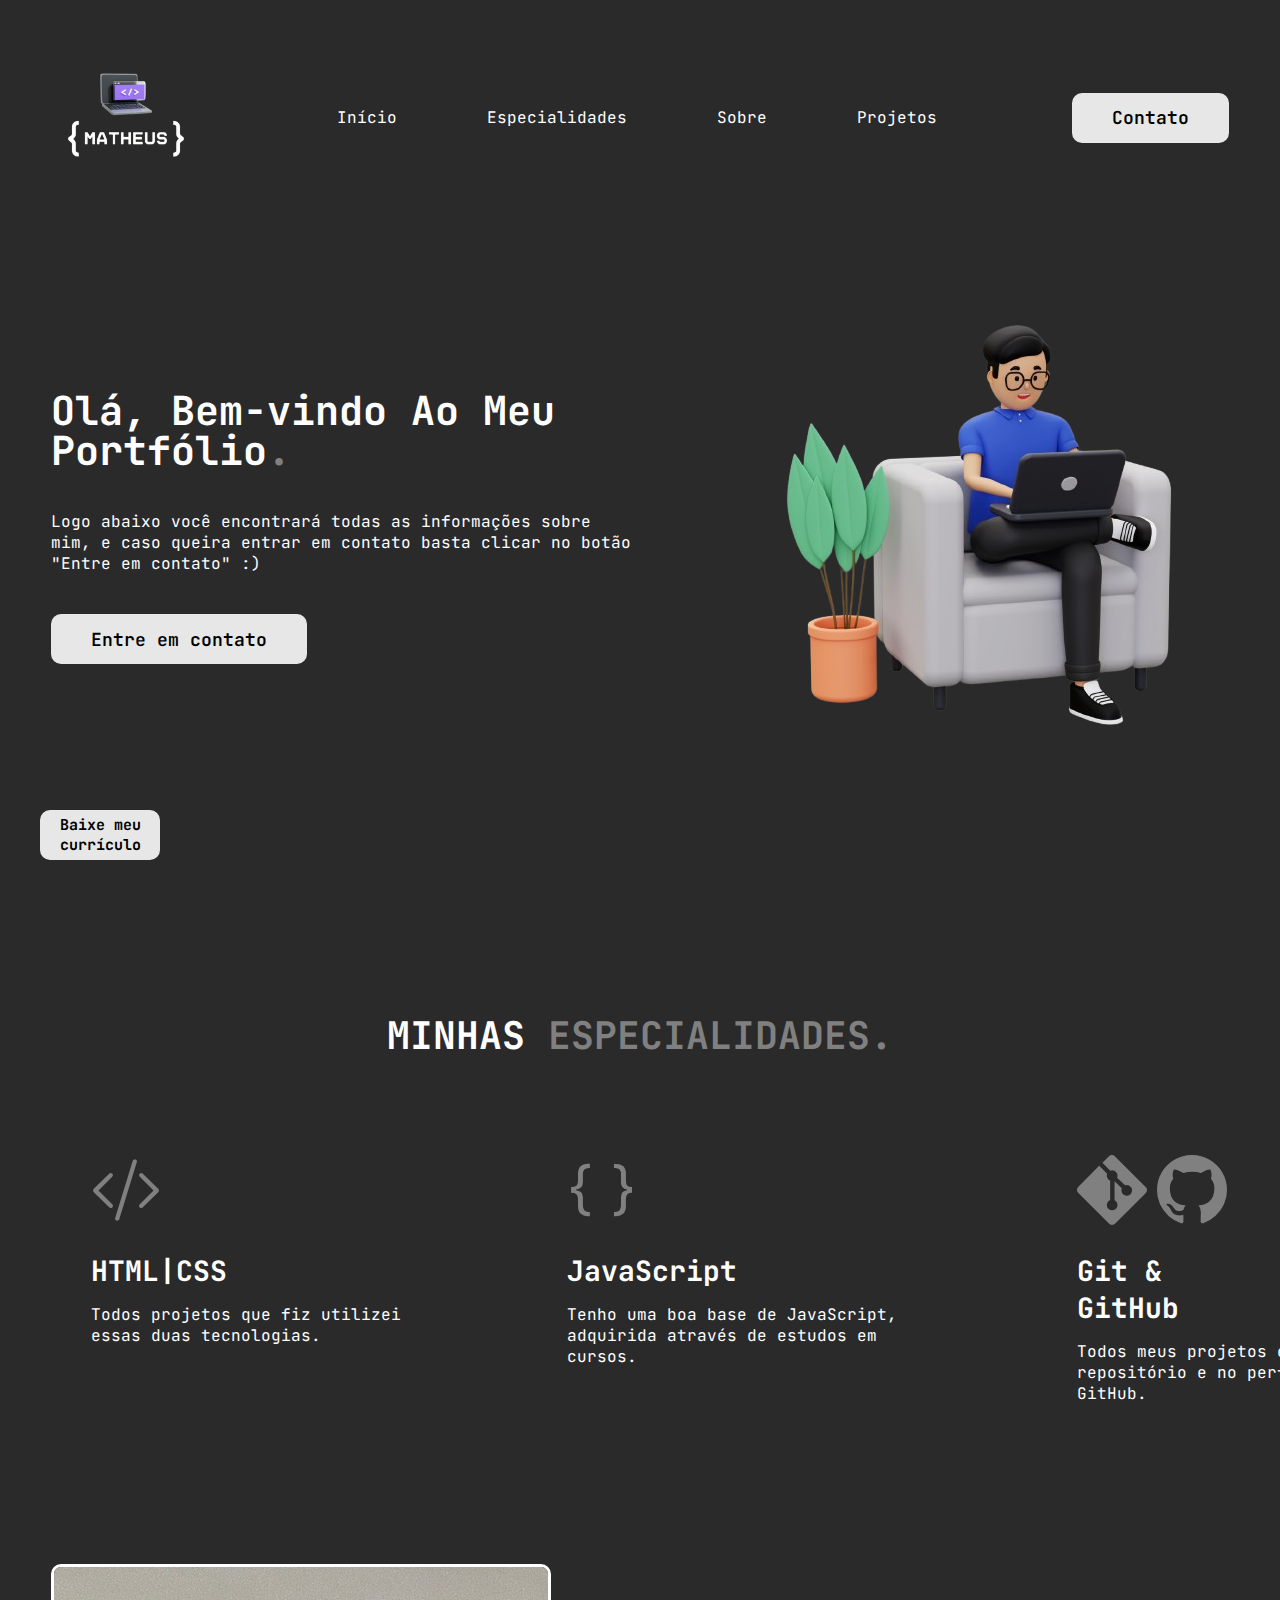
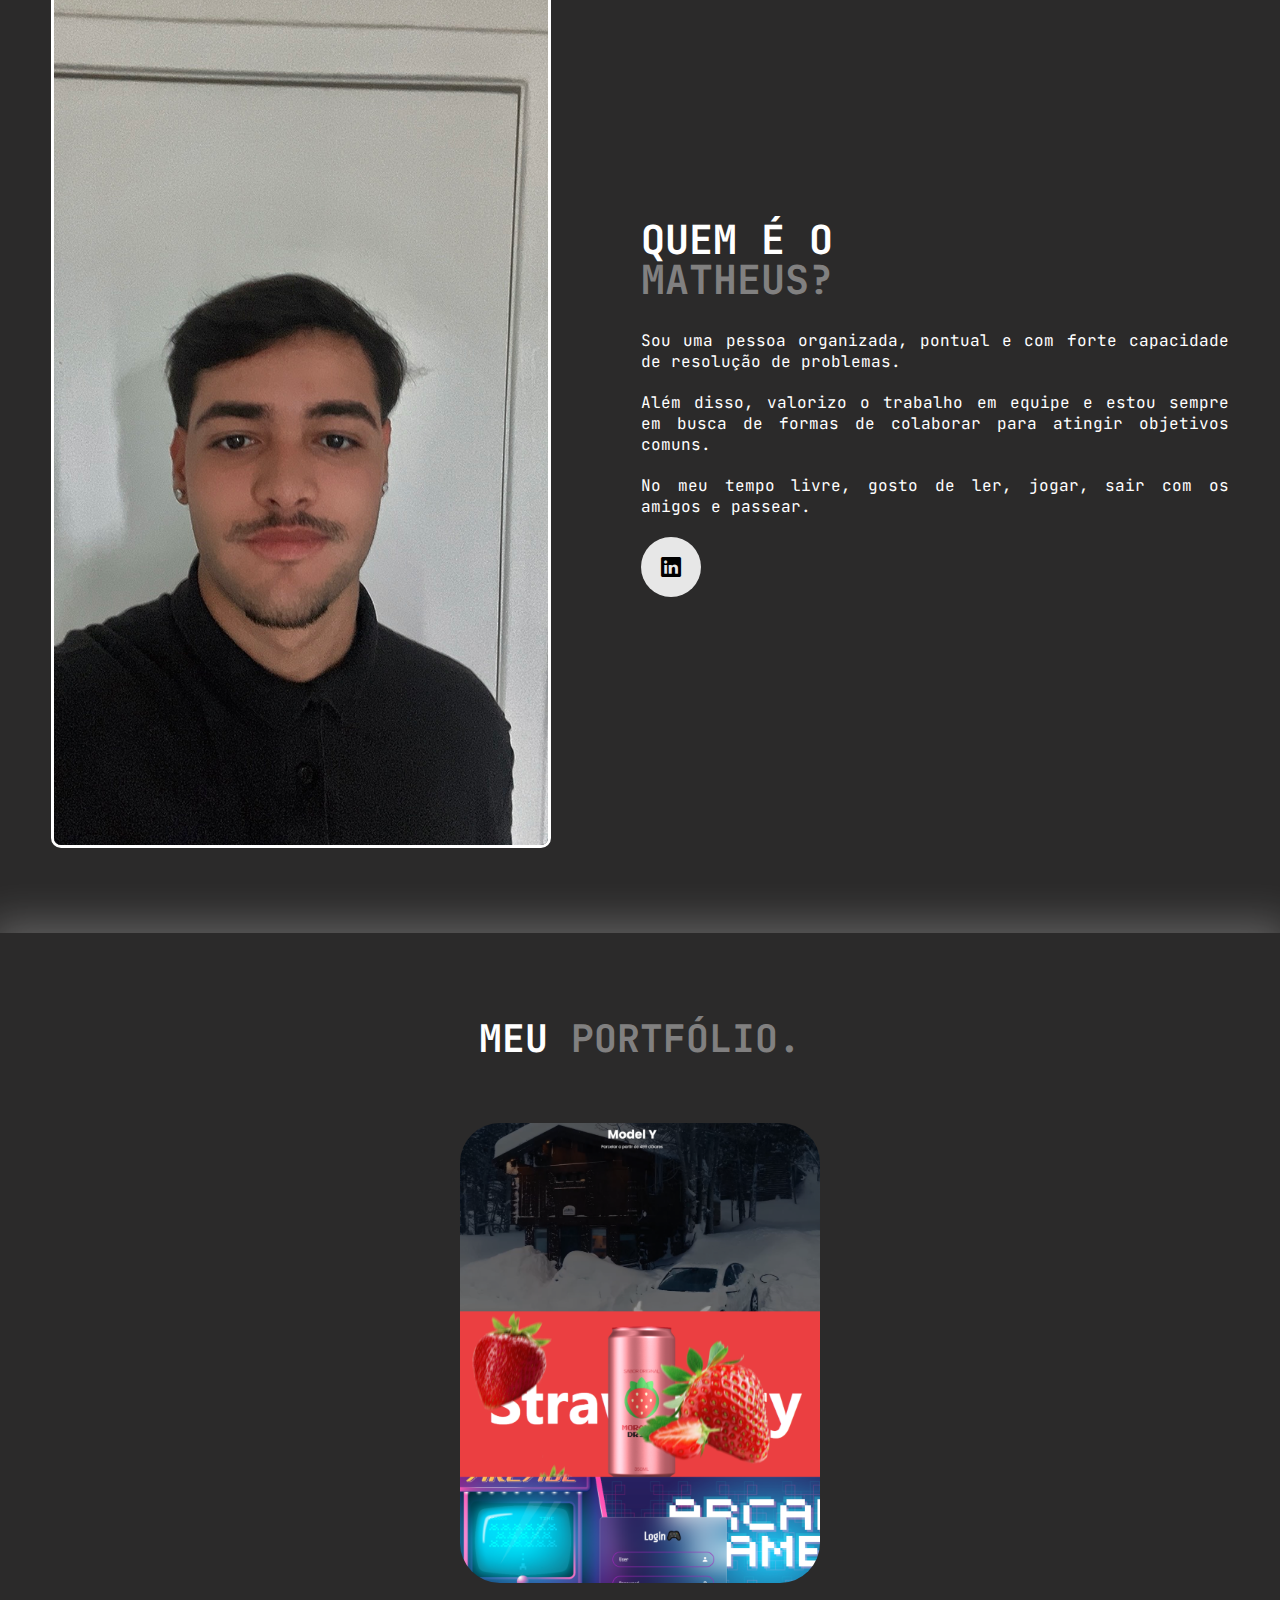
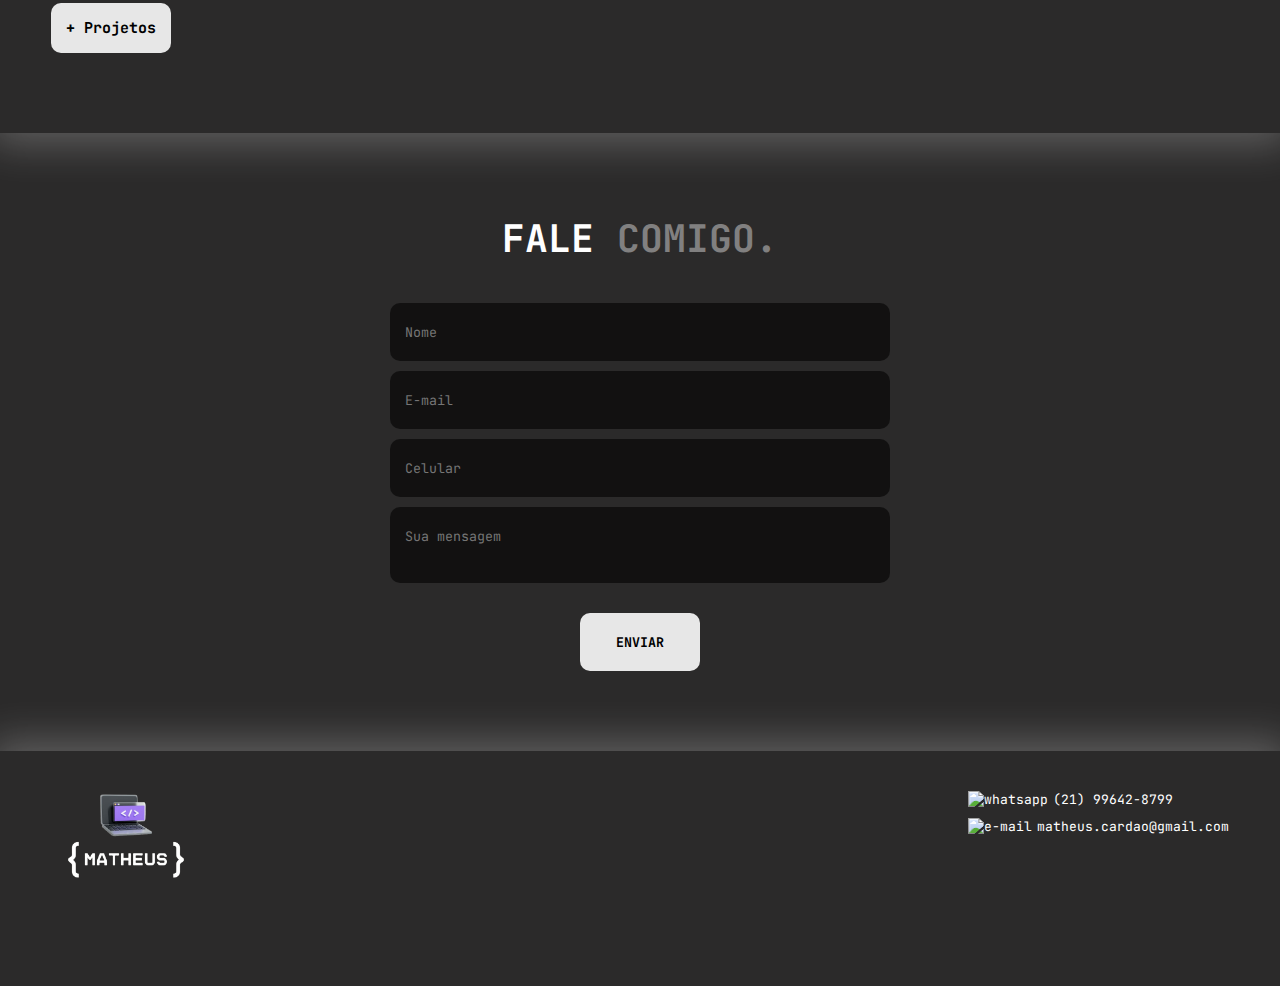
==== index.html @ e9762f7c "Escolhendo foto" ====
<!DOCTYPE html>
<html lang="en">
    <head>
        <meta charset="UTF-8">
        <meta name="viewport" content="width=device-width, initial-scale=1.0">
        <link rel="stylesheet" href="style.css">
        <link rel="stylesheet" href="https://cdn.jsdelivr.net/npm/bootstrap-icons@1.11.3/font/bootstrap-icons.min.css">
        <title>Portifólio | Matheus</title>
    </head>
    <body>
        <div class="download-curriculo"><a href="./Curriculo/Matheus_Cardao_Curriculo.pdf" download="Matheus_Cardao_Curriculo.pdf" target="_blank">Baixe meu currículo</a></div>
        <header>
            <div class="interface">
                <div class="logo">
                    <a href="#">
                        <img src="./img/logo.png" alt="meu-logo">
                    </a>  
                </div>

                <nav class="menu-desktop">
                    <ul>
                        <li><a href="#">Início</a></li>
                        <li><a href="#especialidades">Especialidades</a></li>
                        <li><a href="#sobre">Sobre</a></li>
                        <li><a href="#projetos">Projetos</a></li>
                    </ul>
                </nav>

                <div class="btn-contato">
                    <a href="#footer">
                        <button>Contato</button>
                    </a>    
                </div>
            </div>
                <div id="btn-menu" class="btn-abrir-menu">
                    <i class="bi bi-list"></i>  
                </div>
            <div id="menu-mobile" class="menu-mobile">
                <div class="btn-fechar">
                    <i class="bi bi-x-circle"></i>
                </div>
                <nav>
                    <ul>
                        <li><a href="#">Início</a></li>
                        <li><a href="#especialidades">Especialidades</a></li>
                        <li><a href="#sobre">Sobre</a></li>
                        <li><a href="#projetos">Projetos</a></li>
                        <li><a href="#footer">Contato</a></li>
                        <li><a href="./Curriculo/Matheus_Cardao_Curriculo.pdf" download="Matheus_Cardao_Curriculo.pdf" target="_blank"><i class="bi bi-download"></i> Currículo</a></li>
                    </ul>
                </nav>
            </div>
            <div id="overlay-menu" class="overlay-menu"></div>
        </header>
        <script src="menu.js" defer></script>
        <main>
            <section id="inicio" class="topo-do-site">
                <div class="interface">
                    <div class="flex">
                        <div class="txt-topo-site">
                            <h1>Olá, Bem-vindo Ao Meu Portfólio<span>.</span></h1>
                            <p>Logo abaixo você encontrará todas as informações sobre mim, e caso queira entrar em contato basta clicar no botão "Entre em contato" :)</p>

                            <div class="btn-contato">
                                <a href="#formulario">
                                    <button>Entre em contato</button>
                                </a>
                            </div>
                        </div>
                        <div class="img-topo-site">
                            <img class="main-img" src="./img/top-img.png" alt="main-img">
                        </div>
                    </div>
                </div> <!-- interface -->
            </section>

            <section id="especialidades" class="especialidades">
                <div class="interface">
                    <h2 class="titulo">MINHAS <span>ESPECIALIDADES.</span></h2>
                    <div class="flex">
                        <div class="especialidades-box">
                            <i class="bi bi-code-slash"></i>
                            <h3>HTML|CSS</h3>
                            <p>Todos projetos que fiz utilizei essas duas tecnologias.</p>
                        </div>
                        <div class="especialidades-box">
                            <i class="bi bi-braces"></i>
                            <h3>JavaScript</h3>
                            <p>Tenho uma boa base de JavaScript, adquirida através de estudos em cursos.</p>
                        </div>
                        <div class="especialidades-box">
                            <i class="bi bi-git"></i> <i class="bi bi-github"></i> 
                            <h3>Git & GitHub</h3>
                            <p>Todos meus projetos estão no repositório e no perfil do GitHub.</p>
                        </div>
                    </div>
                </div>
            </section>

            <section id="sobre" class="sobre">
                <div class="interface">
                    <div class="flex">
                        <div class="img-sobre">
                            <img src="./img/Foto1.jpeg">
                        </div>

                        <div class="txt-sobre">
                            <h2>QUEM É O <span>MATHEUS?</span></h2>
                            <p>Sou uma pessoa organizada, pontual e com forte capacidade de resolução de problemas.</p>
                            <p>Além disso, valorizo o trabalho em equipe e estou sempre em busca de formas de colaborar para atingir objetivos comuns.</p>
                            <p>No meu tempo livre, gosto de ler, jogar, sair com os amigos e passear.</p>
                            <div class="btn-social">
                                <a href="https://www.linkedin.com/in/matheus-cardao" target="_blank"><button><i class="bi bi-linkedin"></i></button></a>
                            </div>
                        </div>
                    </div>
                </div>
            </section>

            <section id="projetos" class="portfolio">
                <div class="interface">
                    <h2 class="titulo">MEU <span>PORTFÓLIO.</span></h2>
                    <div class="flex">
                        <div class="img-port" style="background-image: url(img/Projetos.png);">
                            <a href="./Linktree/linktree.html" target="_blank"><div class="overlay">Projetos</div></a>
                        </div>                     
                    </div>
                    <div class="projetos">
                        <a href="./Linktree/linktree.html" target="_blank">+ Projetos</a>
                    </div>
                </div>
            </section>

            <section id="formulario" class="formulario">
                <div class="interface">
                    <h2 class="titulo">FALE <span>COMIGO.</span></h2>
                    <form action="https://api.web3forms.com/submit" method="POST">
                        <input type="text" name="nome" placeholder="Nome" required>
                        <input type="email" name="e-mail" placeholder="E-mail" autocomplete="email" required>
                        <input type="tel" name="celular" placeholder="Celular" autocomplete="tel">
                        <textarea name="texto" placeholder="Sua mensagem" required></textarea>
                        <div class="btn-enviar"><input type="submit" value="ENVIAR"></div>

                        <input type="hidden" name="access_key" value="e56c7012-3602-4b6c-a046-d0b4d5c9f82d"> 
                    </form>
                    </div>
                </div>
            </section>
        </main>

        <footer id="footer">
            <div class="interface">
                <div class="line-footer">
                    <div class="flex">
                    <div class="logo-footer">
                        <img src="./img/logo.png" alt="logo-footer">
                    </div>
                    <div class="btn-social">
                        <div class="whatsapp">
                            <a href="https://contate.me/matheuscardao" target="_blank"><img src="https://img.icons8.com/?size=40&id=16712&format=png&color=ffffff" alt="whatsapp"></a>
                            <a href="https://contate.me/matheuscardao" target="_blank"><p>(21) 99642-8799</p></a>
                        </div>
                        <div class="email">
                            <a href="mailto:matheus.cardao@gmail.com?subject=Curr%C3%ADculo%20-%20Matheus%20Card%C3%A3o&body=Ol%C3%A1%2C%20vim%20atrav%C3%A9s%20do%20seu%20portf%C3%B3lio." target="_blank"><img src="https://img.icons8.com/?size=40&id=12580&format=png&color=ffffff" alt="e-mail"></a>
                            <a href="mailto:matheus.cardao@gmail.com?subject=Curr%C3%ADculo%20-%20Matheus%20Card%C3%A3o&body=Ol%C3%A1%2C%20vim%20atrav%C3%A9s%20do%20seu%20portf%C3%B3lio." target="_blank"><p>matheus.cardao@gmail.com</p></a>
                        </div>
                    </div>
                </div>
            </div>
            </div>
        </footer>
    </body>
</html>
---- style.css ----
@import url('https://fonts.googleapis.com/css2?family=JetBrains+Mono:ital,wght@0,100..800;1,100..800&display=swap');

/* ESTILO GERAL */
* {
    margin: 0;
    padding: 0;
    box-sizing: border-box;
    font-family: "JetBrains Mono", monospace;
}

body {
    background: #2b2a2a;
    height: 100vh;
    overflow-x: hidden;
}

.download-curriculo {
    position: fixed;
    bottom: 0;
    margin: 40px;
    background-color: #e7e7e7;
    border-radius: 10px;
    padding: 10px;
    font-size: 15px;
    text-align: center;
    width: 120px;
    height: 50px;
    font-weight: bold;
    display: flex;
    align-items: center;
    justify-content: center;
    transition: .5s ease-out;
    visibility: visible;
}

.download-curriculo:hover {
    opacity: 0.6;
    transform: scale(1.05);
    box-shadow: rgba(0, 0, 0, 0.35) 0px -50px 36px -28px inset;
}
.download-curriculo:active {
    transform: scale(0.85);
    box-shadow: rgba(0, 0, 0, 0.35) 0px -50px 36px -28px inset;
}

.download-curriculo a{
    outline: none;
    text-decoration: none;
    color: #000;
}

.interface {
    max-width: 1280px;
    margin: 0 auto;
}

.flex {
    display: flex;
}

.btn-contato button {
    padding: 10px 40px;
    height: 50px;
    border-radius: 10px;
    border: none;
    font-size: 18px;
    color: #000;
    font-weight: 600;
    background-color: #e7e7e7;
    cursor: pointer;
    transition: 0.5s ease-out;
}

h2.titulo {
    color: #fff;
    font-size: 38px;
    text-align: center;
}

h2.titulo span {
    color: #818080;
}

/* ESTILO CABECALHO */

header .logo img {
    width: 150px;
}

header {
    padding: 40px 4%;
}

header > .interface {
    display: flex;
    align-items: center;
    justify-content: space-between;
}

header a {
    color: #fff;
    text-decoration: none;
    outline: none;
    display: inline-block;
}   

header a:hover {
    transition: 0.3s ease;
    transform: scale(1.10);
    opacity: 0.6;
}

header a:active {
    transition: 0.3s ease-out;
    transform: scale(0.85);
    opacity: 1;
}

header nav ul {
    list-style-type: none;
}

header nav.menu-desktop ul li {
    display: inline-block;
    padding: 0 40px;
}

header .btn-contato button:hover {
    opacity: 0.8;
}

header .btn-contato button:active {
    opacity: 1;
}

.btn-contato button:hover {
    box-shadow: rgba(0, 0, 0, 0.35) 0px -50px 36px -28px inset;
    transform: scale(1.05);
}

.btn-contato button:active {
    box-shadow: rgba(0, 0, 0, 0.35) 0px -50px 36px -28px inset;
    transform: scale(0.85);
}

/* ESTILO DO MENUN MOBILE */

.btn-abrir-menu i {
    color: #fff;
    position: fixed;
    top: 5%;
    right: 5%;
    font-size: 30px;
    visibility: hidden;
}

.menu-mobile {
    background: #000;
    height: 100vh;
    position: fixed;
    top: 0;
    right: 0;
    z-index: 15;
    width: 0%;
    overflow: hidden;
    transform: 0.2s;
}

.menu-mobile.abrir-menu {
    width: 70%;
}

.menu-mobile.abrir-menu ~ .overlay-menu {
    display: block;
}

.menu-mobile .btn-fechar {
    padding: 20px 5%;
}

.menu-mobile .btn-fechar i {
    color: #fff;
    font-size: 25px;    
}

.menu-mobile nav ul {
    text-align: right;
}

.menu-mobile nav li a {
    color: #fff;
    font-size: 20px;
    font-weight: 300;
    padding: 20px 8%;
    display: block;
}

.menu-mobile nav li a:hover {
    background-color: #2b2a2a;
    transform: none;
    box-shadow: none;
}

.overlay-menu {
    background-color: #0000007a;
    width: 100%;
    height: 100%;
    position: fixed;
    top: 0;
    left: 0;
    z-index: 4;
    display: none;
}

/* ESTILO TOPO */

section .btn-contato button:hover {
    opacity: 0.6;
}
section .btn-contato button:active {
    opacity: 1;
}


section.topo-do-site {
    padding: 40px 4%;
}

section.topo-do-site .flex {
    align-items: center;
    justify-content: center;
    gap: 90px;
}

.topo-do-site h1 {
    color: #fff;
    font-size: 40px;
    line-height: 40px;
}

.topo-do-site .txt-topo-site h1 span {
    color: #818080;
}

.topo-do-site .txt-topo-site p {
    color: #fff;
    margin: 40px 0;
}

.topo-do-site .img-topo-site img {
    width: 500px;
    position: relative;
    animation: flutuar 2s ease-in-out infinite alternate;
}

@keyframes flutuar {
    0% {
        top: 0;
    }

    100% {
        top: 30px;
    }
}

/* ESPECIALIDADES */

section.especialidades {
    padding: 40px 4%;
    margin-top: 150px;
}

section.especialidades .flex {
    gap: 60px;
}

.especialidades .especialidades-box {
    color: #fff;
    padding: 40px;
    margin-top: 45px;
    border-radius: 20px;
    transition: .2s;
}

.especialidades .especialidades-box:hover {
    transform: scale(1.05);
    box-shadow: rgba(0, 0, 0, 0.16) 0px 1px 4px, rgb(51, 51, 51) 0px 0px 0px 3px;
}

.especialidades .especialidades-box i{
    font-size: 70px; 
    color: #818080;   
}

.especialidades .especialidades-box h3 {
    font-size: 28px;
    margin: 15px 0;
    margin-right: 200px;
}

/* SOBRE */

.img-sobre img {
    width: 500px;
    border: 3px solid #fff;
    border-radius: 10px;
}

section.sobre {
    padding: 80px 4%;
}

section.sobre .flex {
    align-items: center;
    gap: 60px;
}

.sobre .txt-sobre {
    color: #fff;
    margin-left: 30px;
}

.sobre .txt-sobre h2 {
    font-size: 40px;
    line-height: 40px;
    margin-bottom: 30px;
}

.sobre .txt-sobre h2 span {
    color: #818080;
    display: block;
}

.sobre .txt-sobre p {
    margin: 20px 0;
    text-align: justify;
}

.sobre .txt-sobre .btn-social button {
    width: 60px;
    height: 60px;
    border-radius: 50%;
    border: none;
    background-color: #e7e7e7;
    font-size: 20px;
    cursor: pointer;
    transition: 0.5s;
}

.sobre .txt-sobre .btn-social button:hover {
    box-shadow: rgba(0, 0, 0, 0.35) 0px -50px 36px -28px inset;
    transform: scale(1.05);
}
.sobre .txt-sobre .btn-social button:active {
    box-shadow: rgba(0, 0, 0, 0.35) 0px -50px 36px -28px inset;
    transform: scale(0.85);
}

/* PORTFOLIO */

section.portfolio {
    padding: 80px 4%;
    box-shadow: 0 0 40px 10px #ffffff42;
}

section.portfolio .flex {
    justify-content: space-around;
    gap: 15px;
    margin-top: 60px;
}

.img-port {
    width: 360px;
    height: 460px;
    background: #818080;
    background-size: cover;
    background-position: 100% 0%;
    transition: 4s;
    cursor: pointer;
    border-radius: 40px;
    position: relative;
}

.img-port:hover {
    background-position: 100% 100%;
}

.overlay {
    position: absolute;
    top: 0;
    left: 0;
    width: 100%;
    height: 100%;
    background-color: #0e0e0ebe;
    border-radius: 40px;
    display: flex;
    align-items: center;
    justify-content: center;
    font-size: 24px;
    font-weight: bold;
    color: #fff;
    opacity: 0;
    transition: .5s;
}

.overlay:hover {
    opacity: 1;
}

section.portfolio .projetos {
    display: flex;
    justify-content: center;
    align-items: center;
    background: #e7e7e7;
    width: 120px;
    height: 50px;
    border-radius: 10px;
    text-align: center;
    margin-top: 20px;
    transition: 0.5s ease;
}

section.portfolio .projetos a {
    text-decoration: none;
    color: #000000;
    outline: none;
    font-size: 15px;
    font-weight: bold;
}

section.portfolio .projetos:hover {
    opacity: 0.8;
    transform: scale(1.05)
}
section.portfolio .projetos:active {
    opacity: 0.6;
    transform: scale(0.85)
}

/* FORMULARIO */

/* section .contato-whatsapp-email {
    display: flex;
    align-items: center;
    color: #fff;
    width: 150px;
    position: relative;
    left: 1100px;
    flex-direction: column;
    gap: 10px;
    border: 1px solid #e7e7e7;
    border-radius: 10px;
    padding: 10px;
} */

section.formulario {
    padding: 80px 4%;
}

form {
   max-width: 500px;
   margin: 0 auto;
   display: flex;
   justify-content: center;
   flex-direction: column;
   gap: 10px;
   margin-top: 40px;
}

form input, form textarea {
    width: 100%;
    background-color: #00000094;
    outline: none;
    padding: 20px 15px;
    border: none;
    border-radius: 10px;
    color: #fff;
}

form textarea {
    resize: none;
    max-height: 200px;
}

form .btn-enviar {
    margin-top: 20px;
    text-align: center;
}

form .btn-enviar input {
    width: 120px;
    background: #e7e7e7;
    color: #000;
    font-weight: bold;
    cursor: pointer;
    transition: 0.5s;
}

form .btn-enviar input:hover {
    box-shadow: rgba(0, 0, 0, 0.35) 0px -50px 36px -28px inset;
    transform: scale(1.05);
}
form .btn-enviar input:active {
    box-shadow: rgba(0, 0, 0, 0.35) 0px -50px 36px -28px inset;
    transform: scale(0.85);
}

/* RODAPE */
footer {
    padding: 40px 4%;
    box-shadow: 0 0 40px 10px #ffffff42;
}

.logo-footer img {
    width: 150px;
    position: relative;
    bottom: 30px;
}

footer .flex {
    justify-content: space-between;
}

footer .line-footer p, footer .line-footer a {
    color: #fff;
    text-decoration: none;
    font-size: 13px;
}

.btn-social .whatsapp, .email {
    display: flex;
    align-items: center;
    gap: 5px;
}

.btn-social .whatsapp {
    margin-bottom: 10px;
}


@media screen and (max-width: 1080px) {
    /* CLASSES GERAIS */
    .flex {
        flex-direction: column;
    }
    .topo-do-site .flex {
        flex-direction: column-reverse;
    }

    h2.titulo{
        font-size: 34px;
        line-height: 35px;
    }

    /* CABEÇALHO */
    .menu-desktop, .btn-contato {
        display: none;
    }

    .btn-abrir-menu {
        visibility: visible;
    }

    /* TOPO DO SITE */
    .topo-do-site h1 {
        font-size: 30px;
    }

    section.topo-do-site {
        padding: 20px 8%;
    }

    .topo-do-site .img-topo-site img {
        width: 100%;
    }

    section.topo-do-site .flex {
        gap: 40px;
    }

    /* ESPECIALIDADES */
    section.especialidades {
        padding:0px 8%;
    }

    /* SOBRE */
    section.sobre .flex {
        flex-direction: column-reverse;
    }

    section.sobre {
        padding: 100px 8%;
        margin: 0 auto;
    }

    .sobre .txt-sobre h2 {
        font-size: 35px;
        line-height: 35px;
        margin-bottom: 30px;
        text-align: left;
    }

    .sobre .txt-sobre p {
        width: 300px;
        text-align: left;
    }

    .btn-social {
        text-align: center;
    }

    .img-sobre img {
        width: 250px;
        margin-right: 0 auto;
        display: block;
    }

    /* PORTFOLIO */

    section.portfolio {
        padding: 80px 4%;
    }

    section.portfolio .img-port {
        width: 300px;
        margin: 0 auto;
        margin-bottom: 30px;
    }

    /* MENU MOBILE */ 

    .btn-abrir-menu i {
        visibility: visible;
    }

    .download-curriculo {
        visibility: hidden;
    }
}
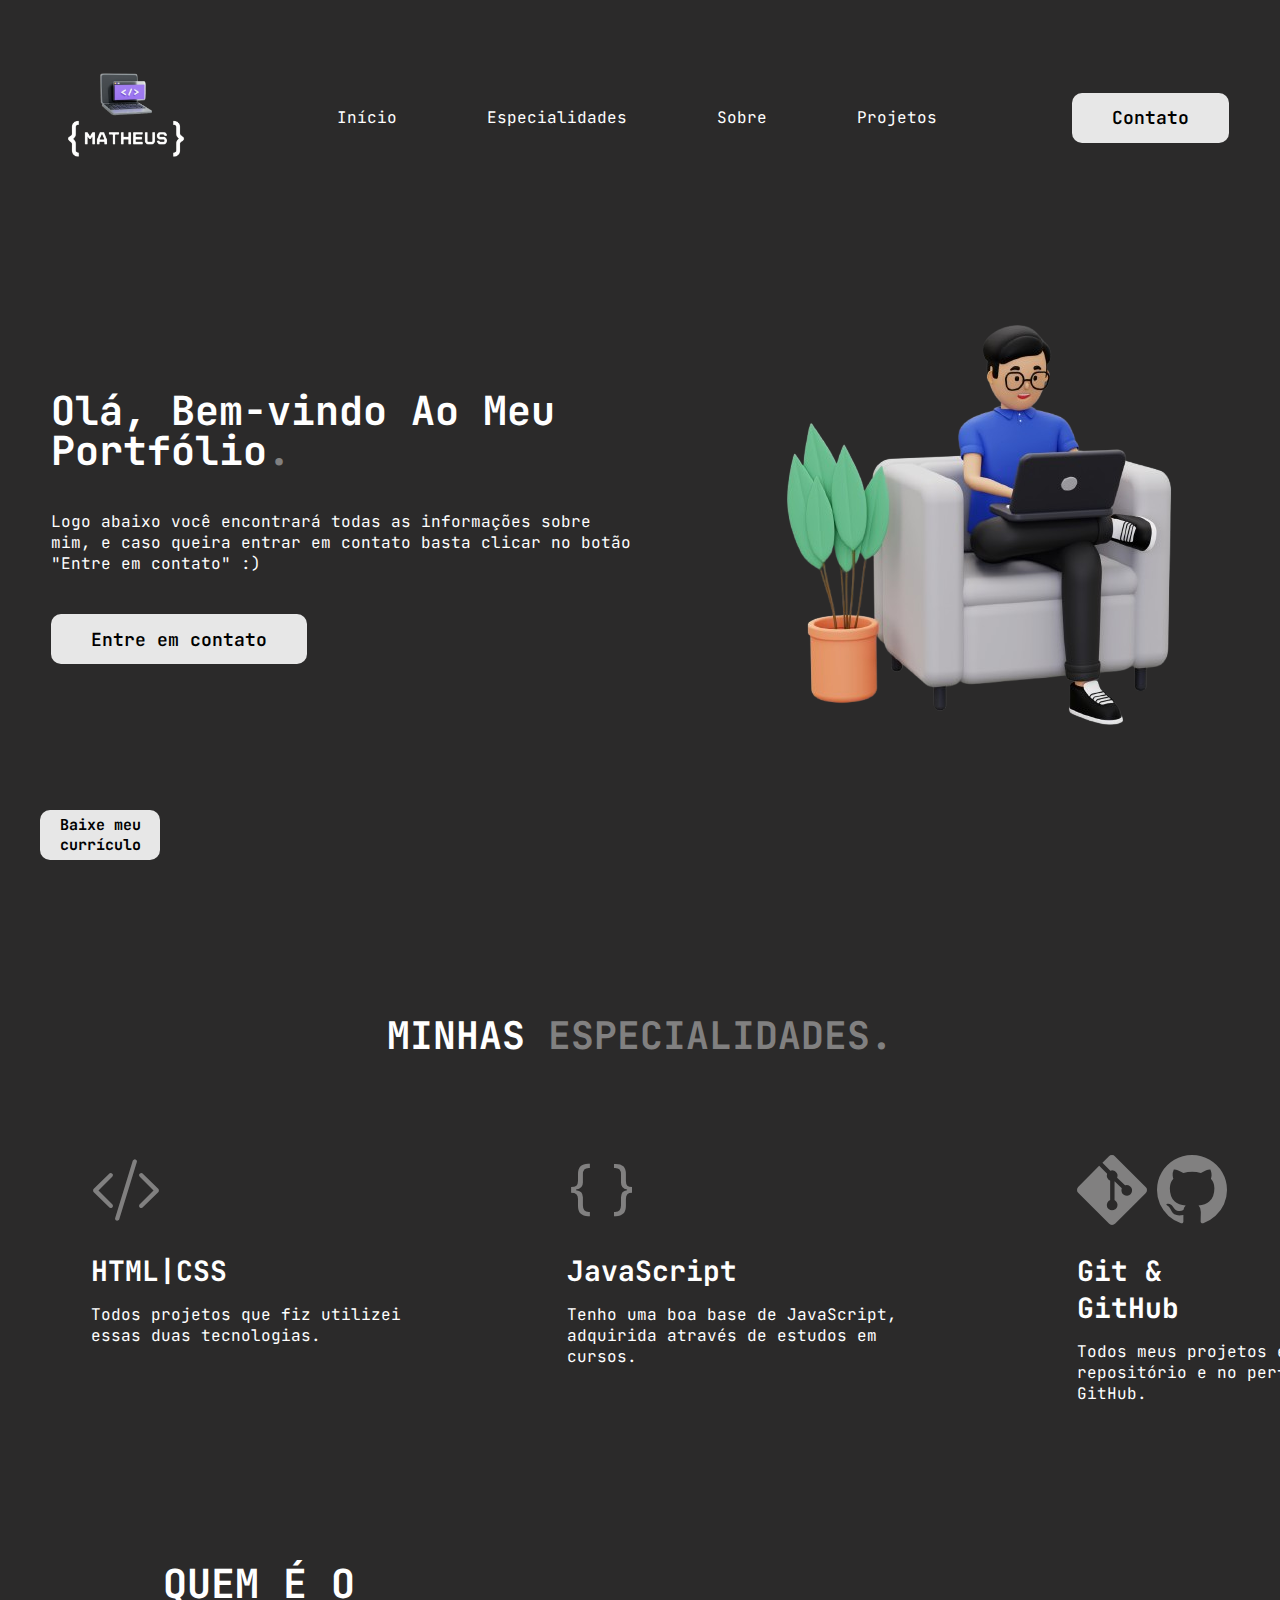
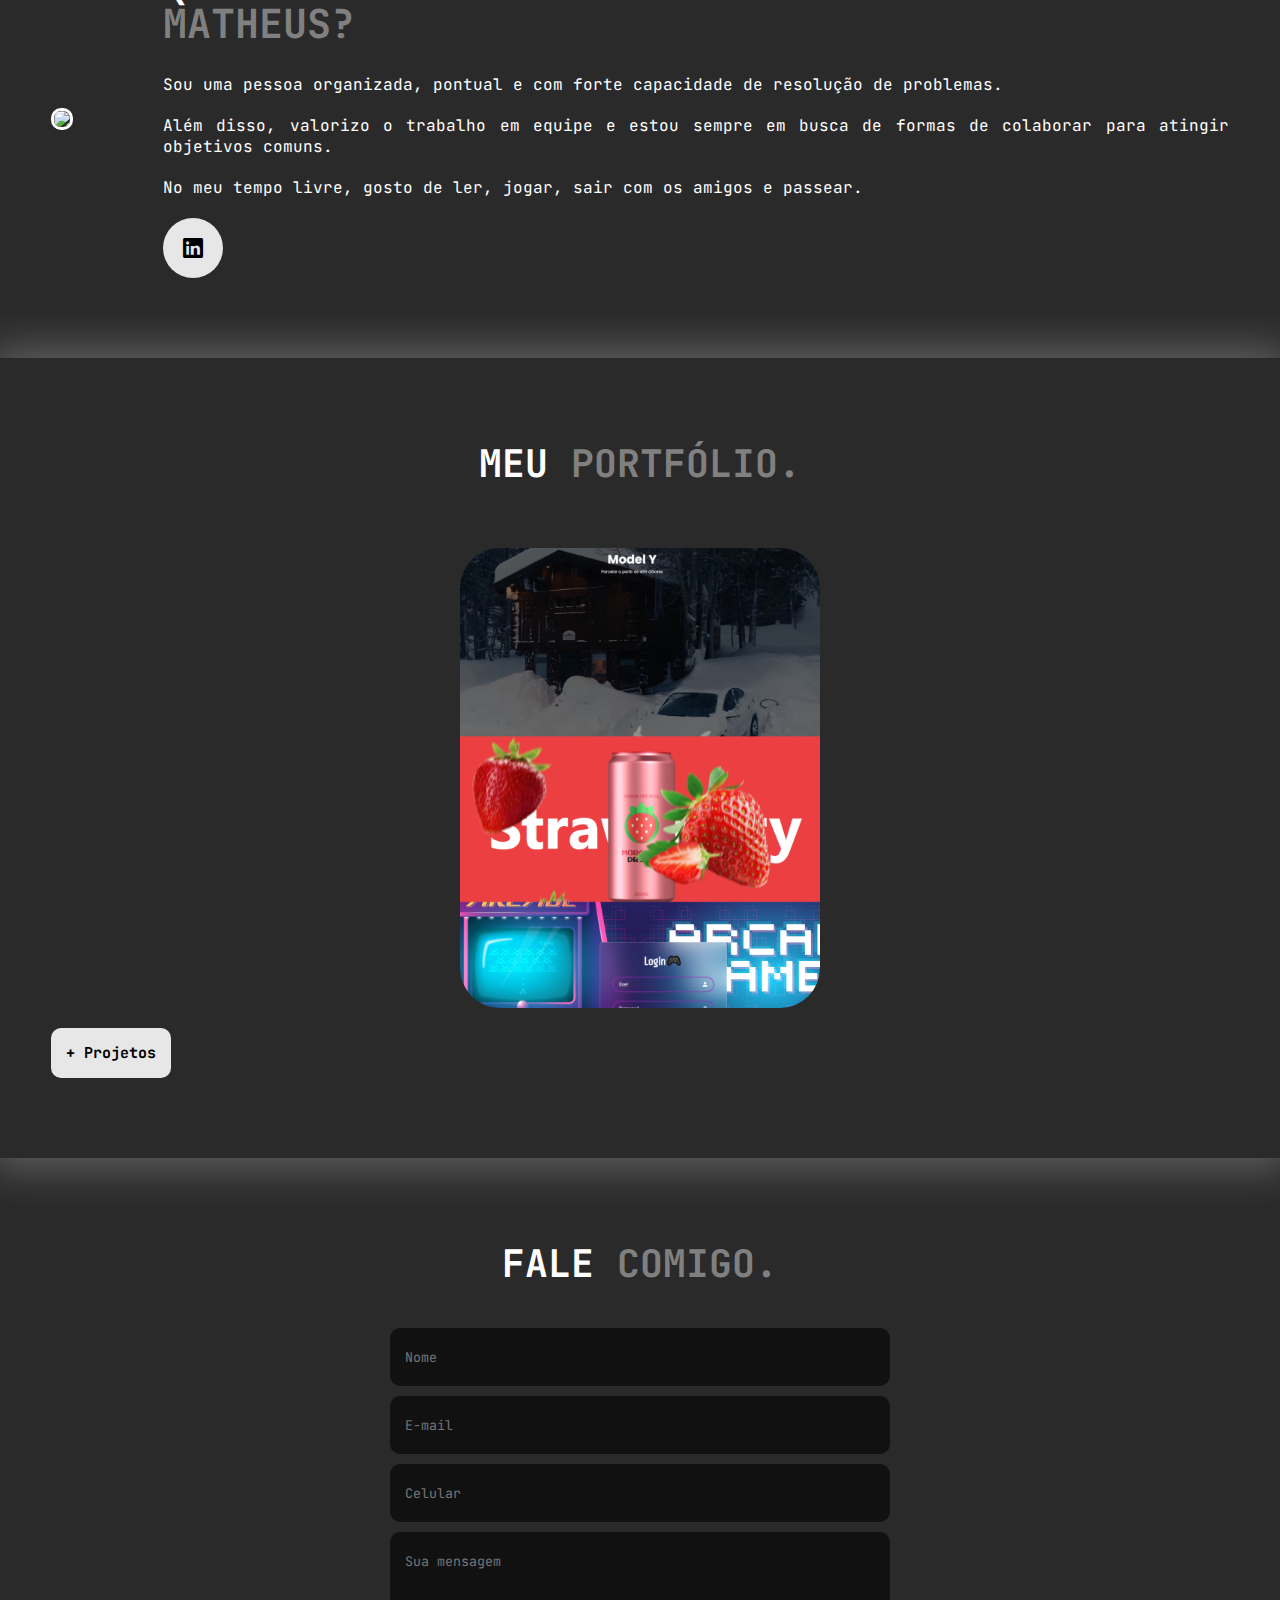
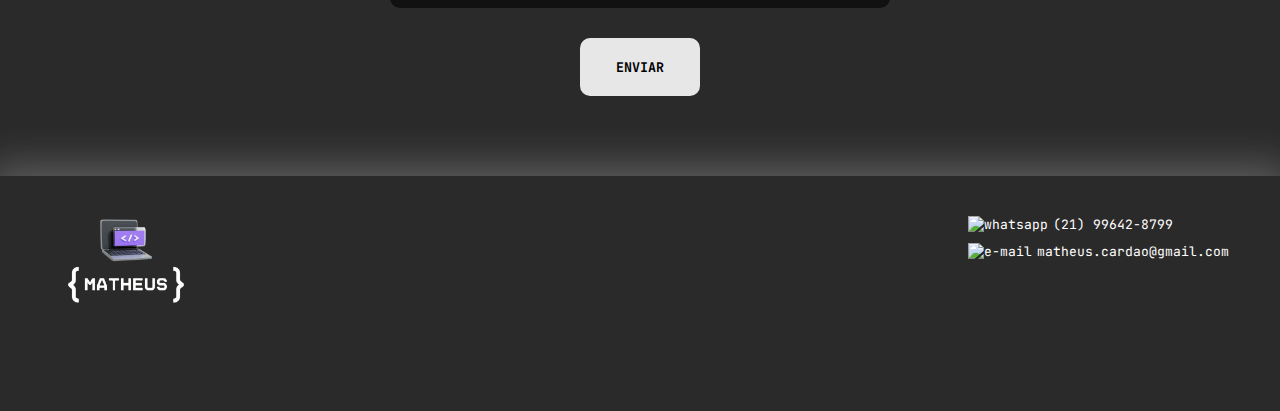
==== commit a7690789: "Trocando foto com fundo novo" ====
--- a/index.html
+++ b/index.html
@@ -101,7 +101,7 @@
                 <div class="interface">
                     <div class="flex">
                         <div class="img-sobre">
-                            <img src="./img/Foto1.jpeg">
+                            <img src="./img/Foto2.png">
                         </div>
 
                         <div class="txt-sobre">
@@ -170,4 +170,4 @@
             </div>
         </footer>
     </body>
-</html>+</html>
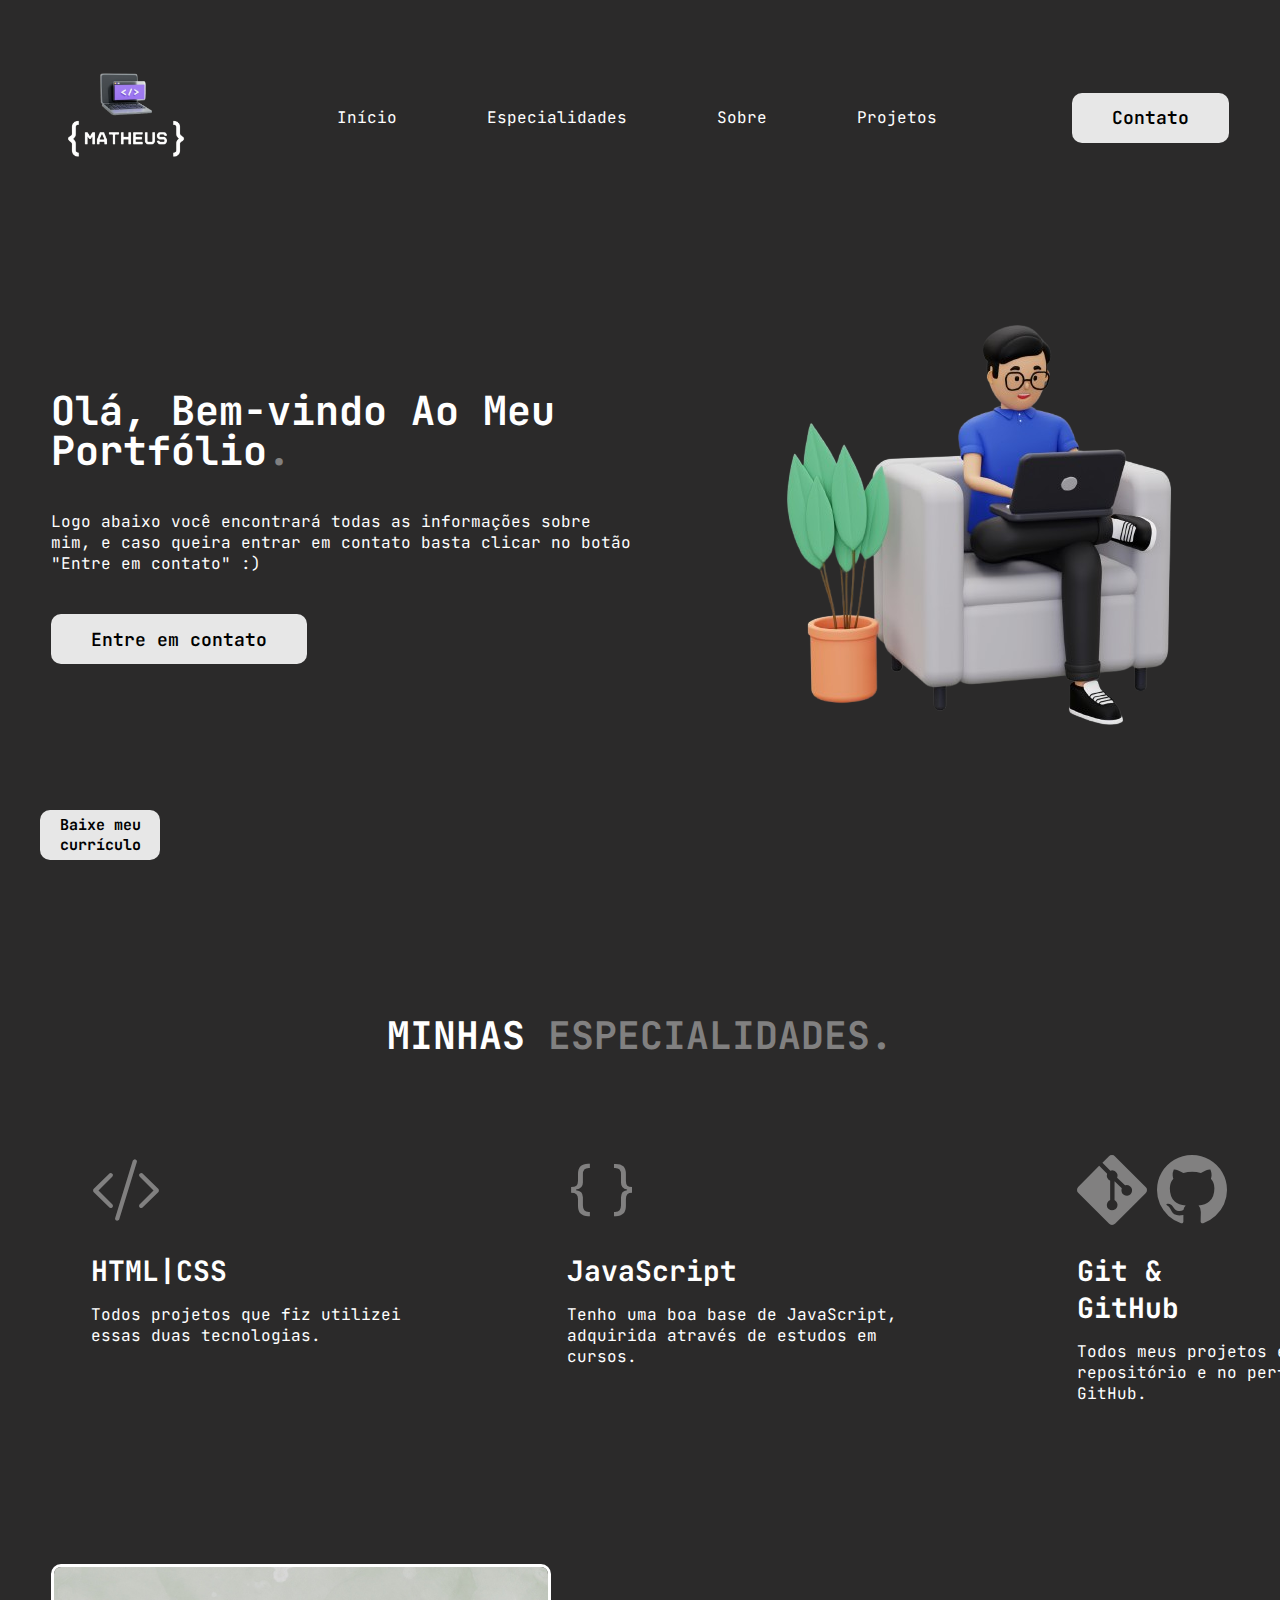
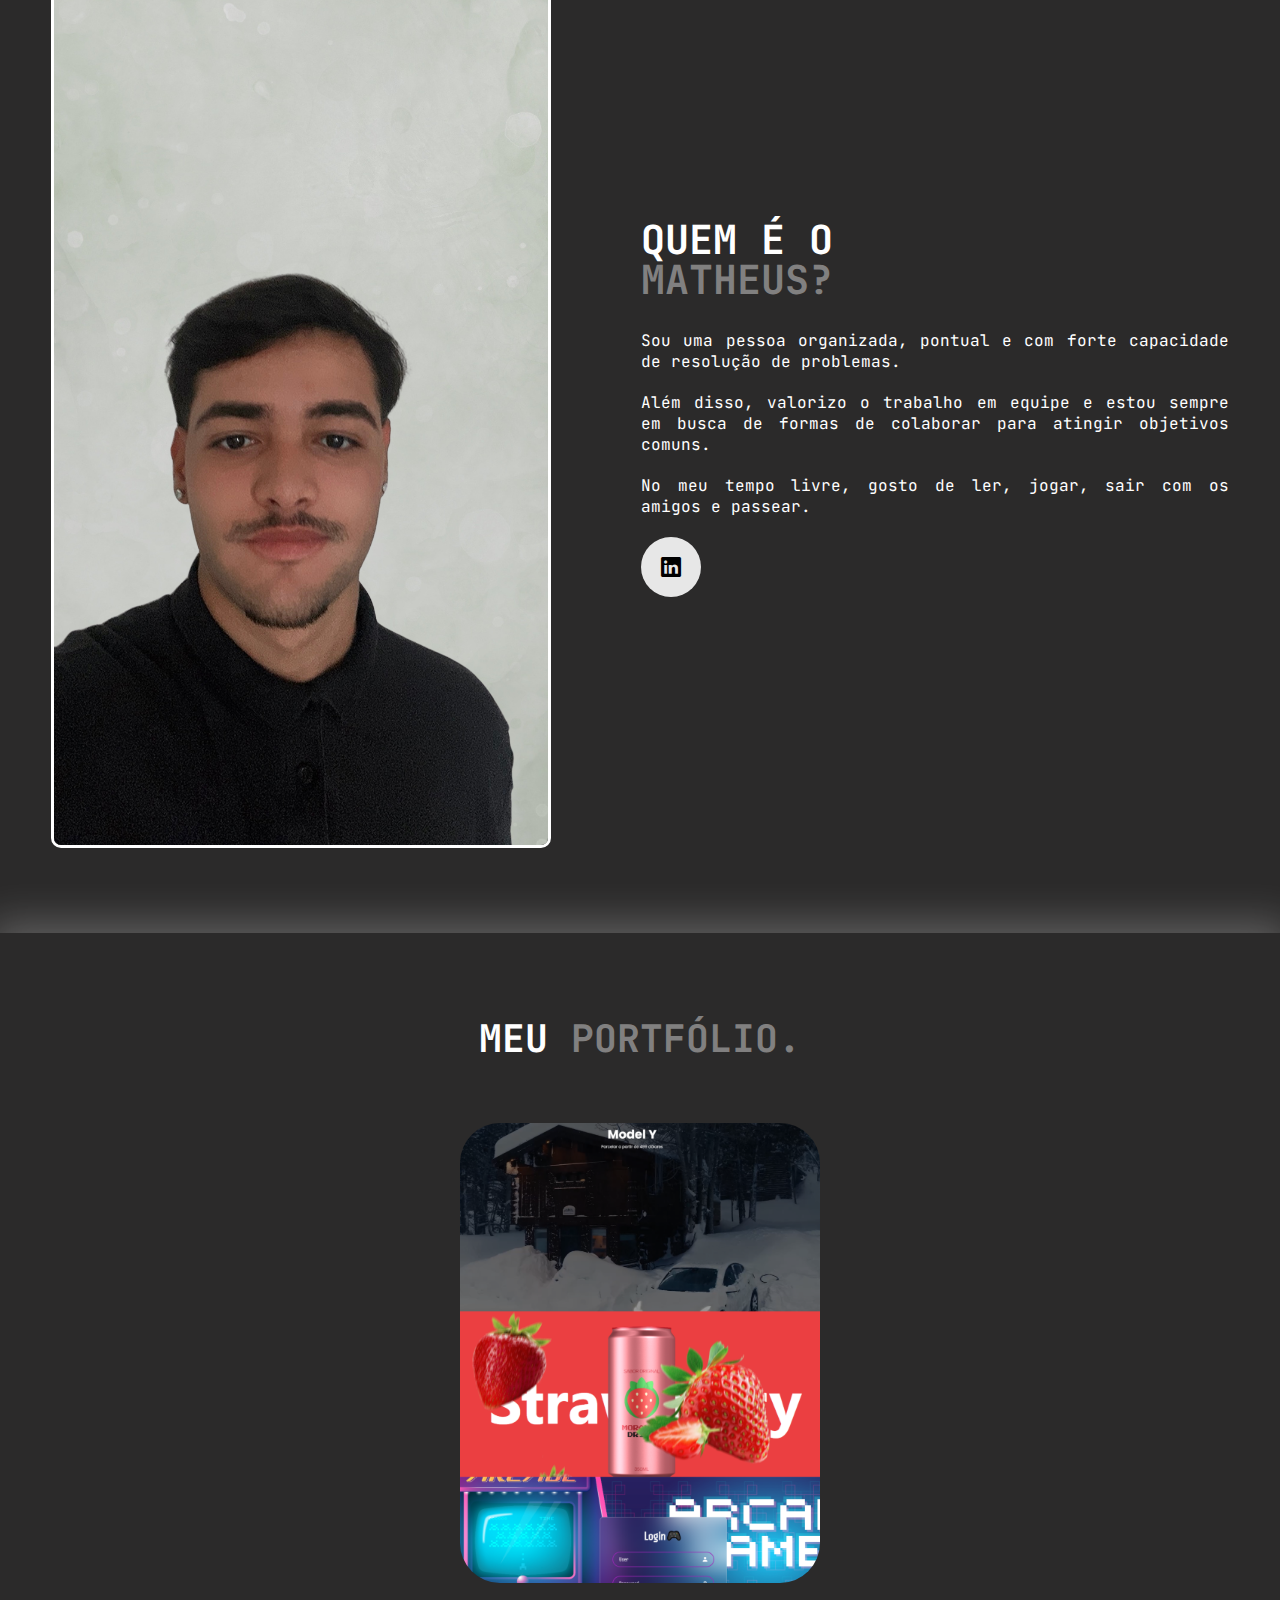
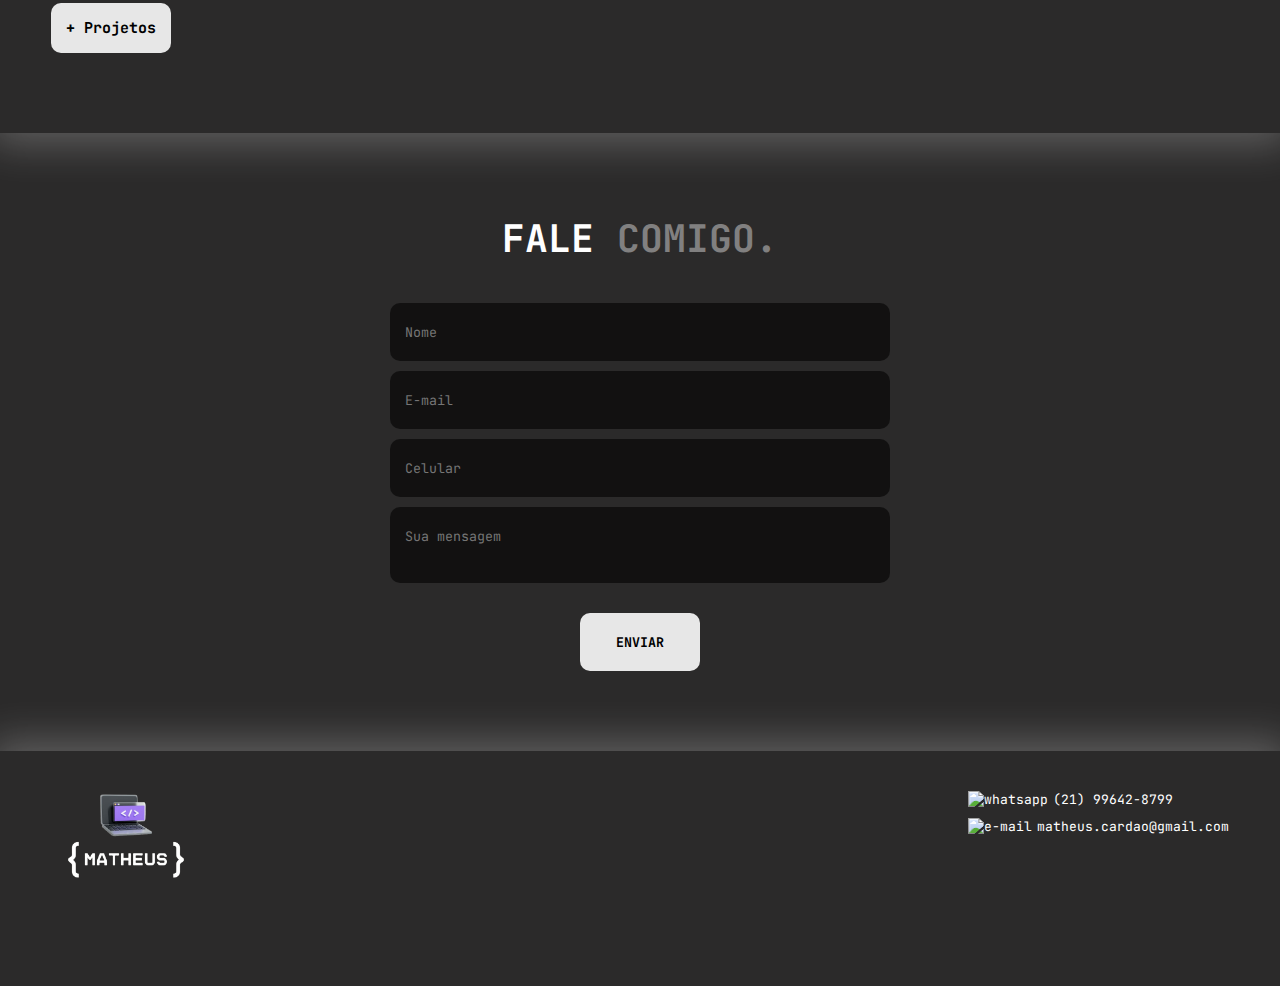
==== commit 9c8ca525: "Trocando foto" ====
--- a/index.html
+++ b/index.html
@@ -101,7 +101,7 @@
                 <div class="interface">
                     <div class="flex">
                         <div class="img-sobre">
-                            <img src="./img/Foto2.png">
+                            <img src="./img/Foto1.png">
                         </div>
 
                         <div class="txt-sobre">
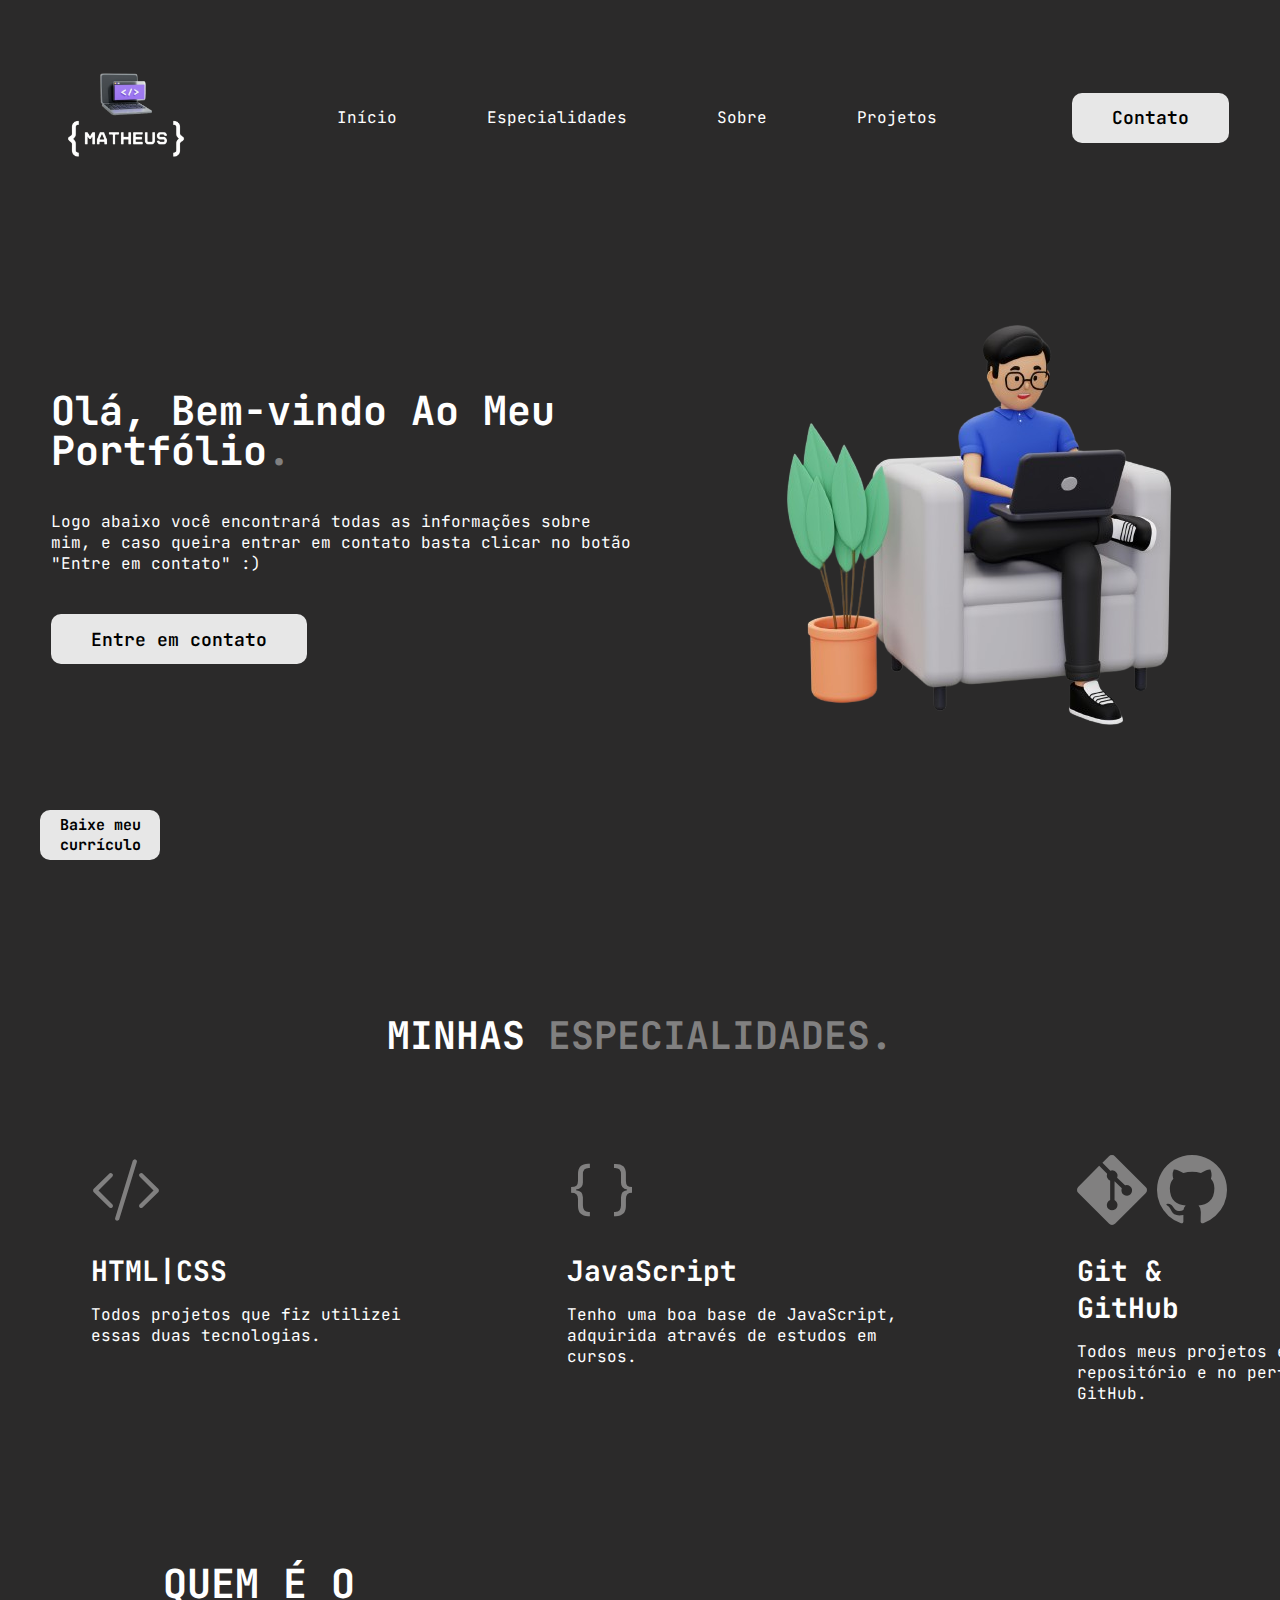
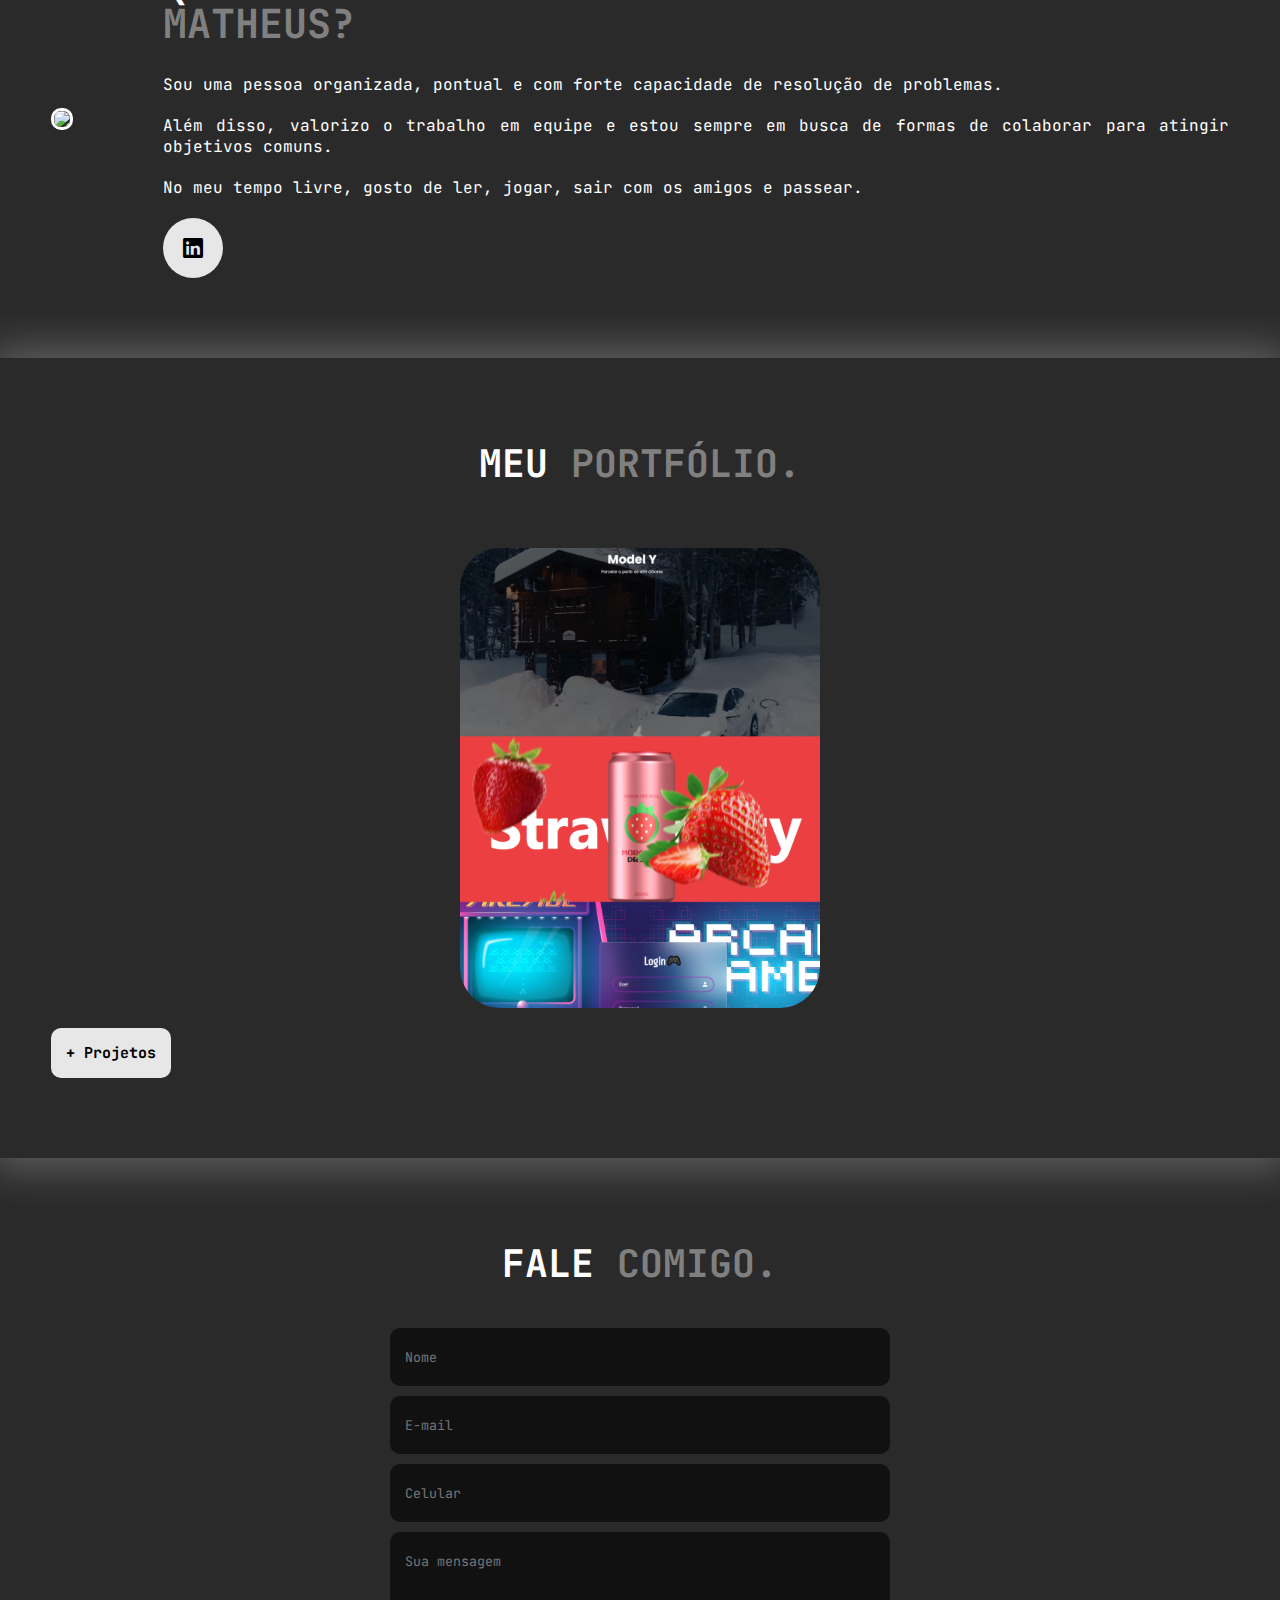
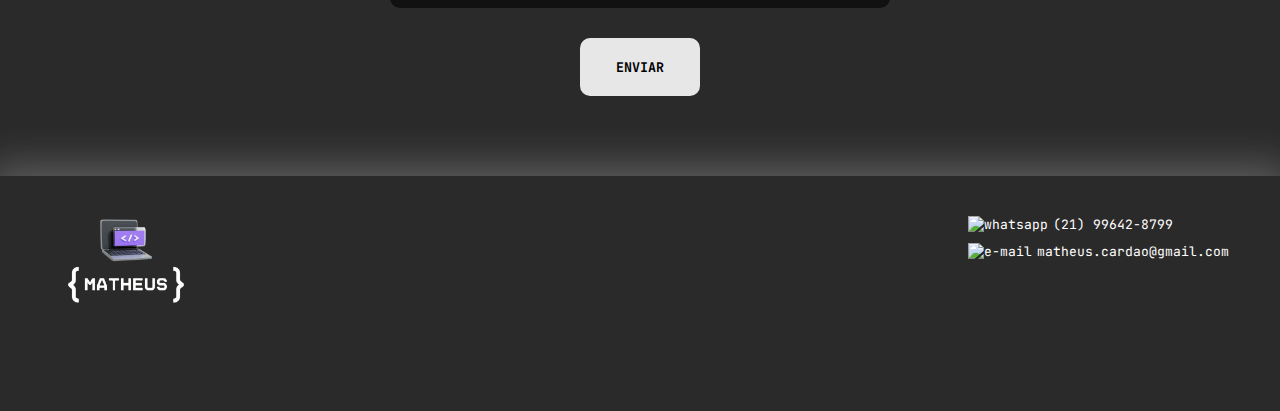
==== commit 5c4f6f9c: "Trocando foto" ====
--- a/index.html
+++ b/index.html
@@ -101,7 +101,7 @@
                 <div class="interface">
                     <div class="flex">
                         <div class="img-sobre">
-                            <img src="./img/Foto1.png">
+                            <img src="./img/Foto3.png">
                         </div>
 
                         <div class="txt-sobre">
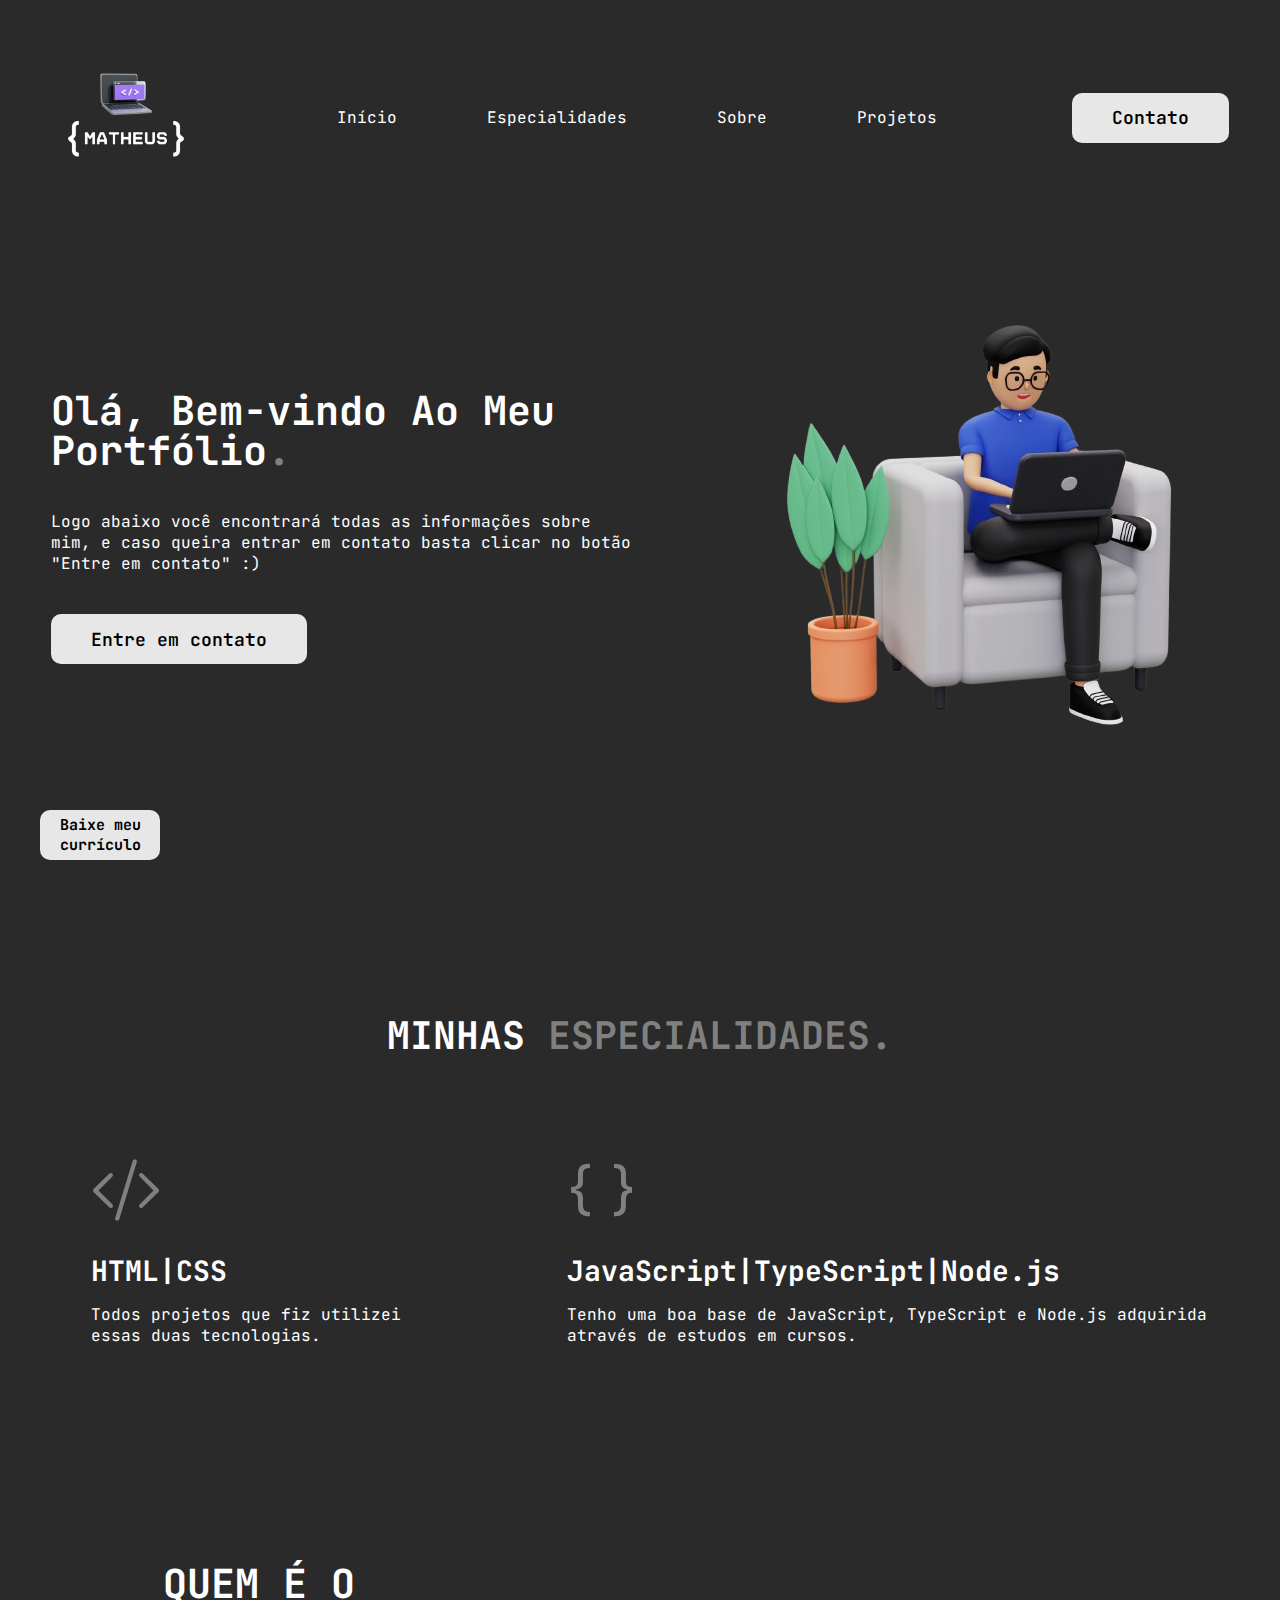
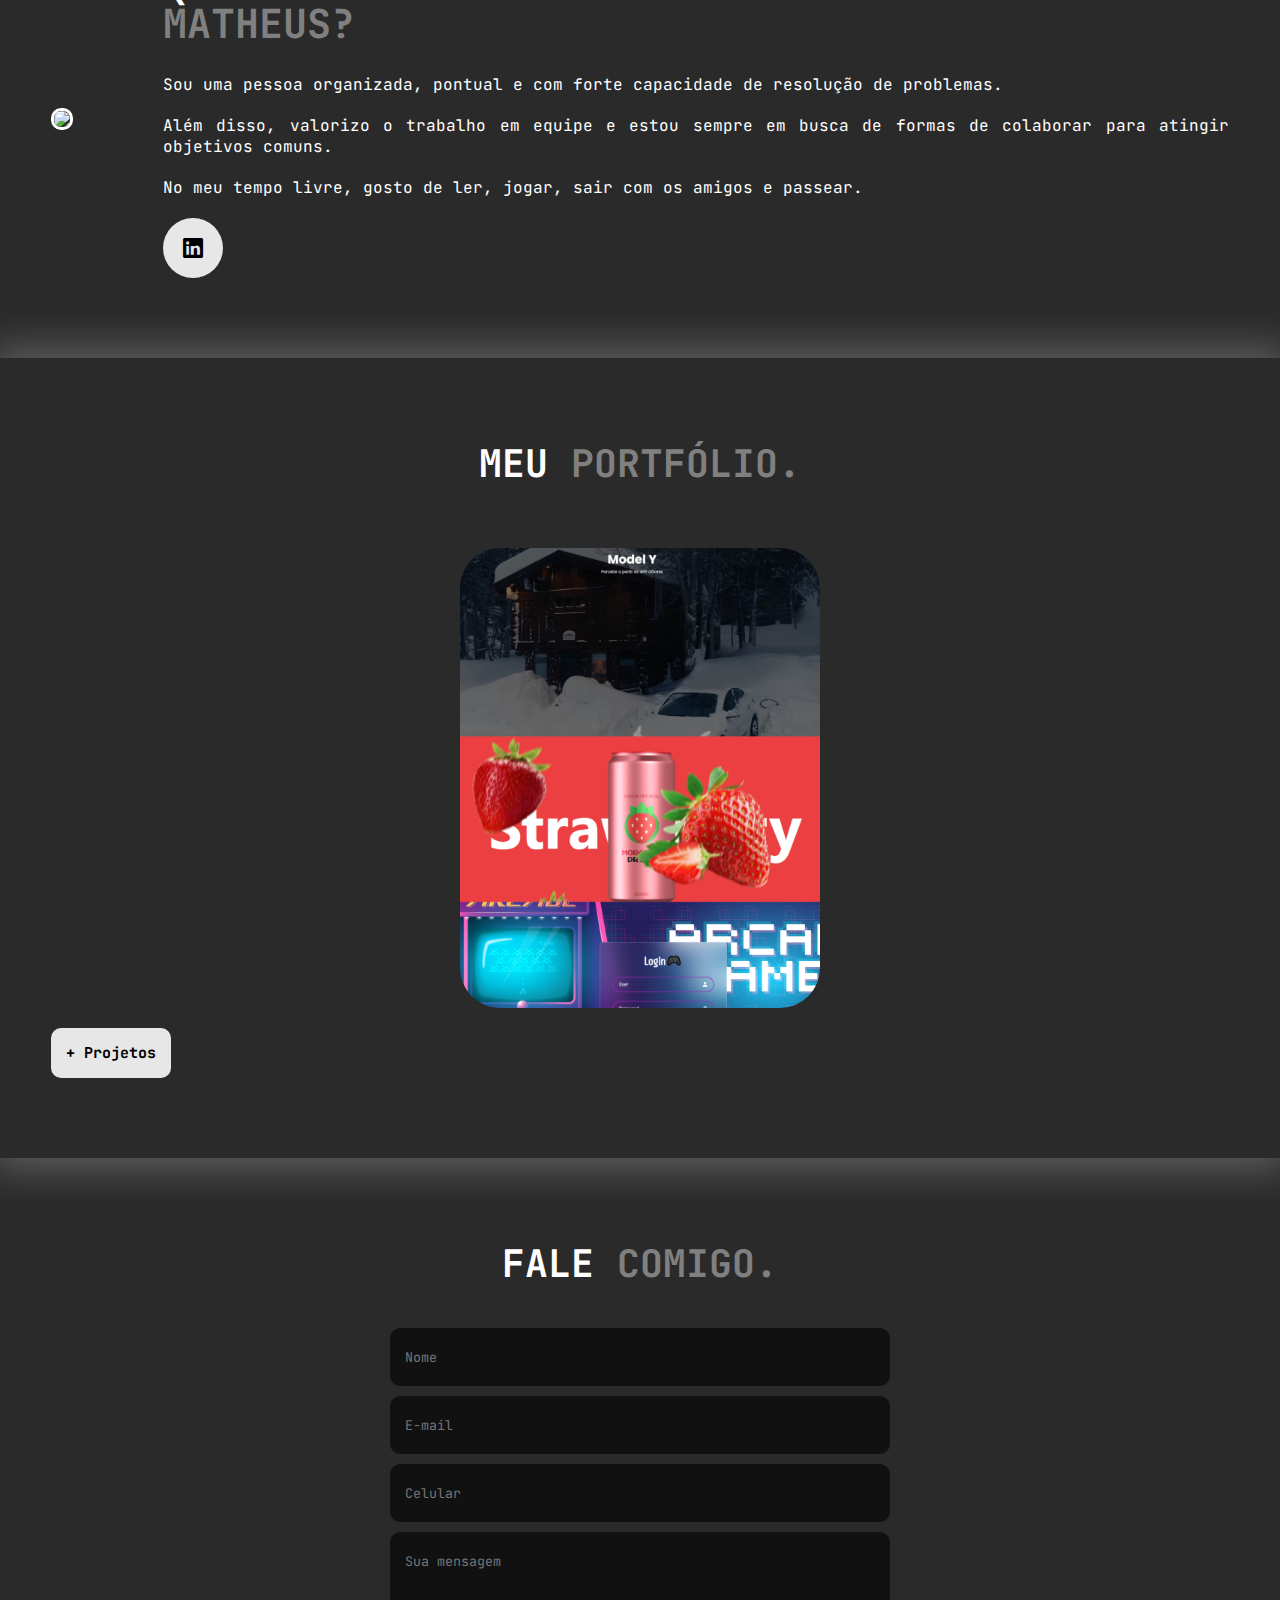
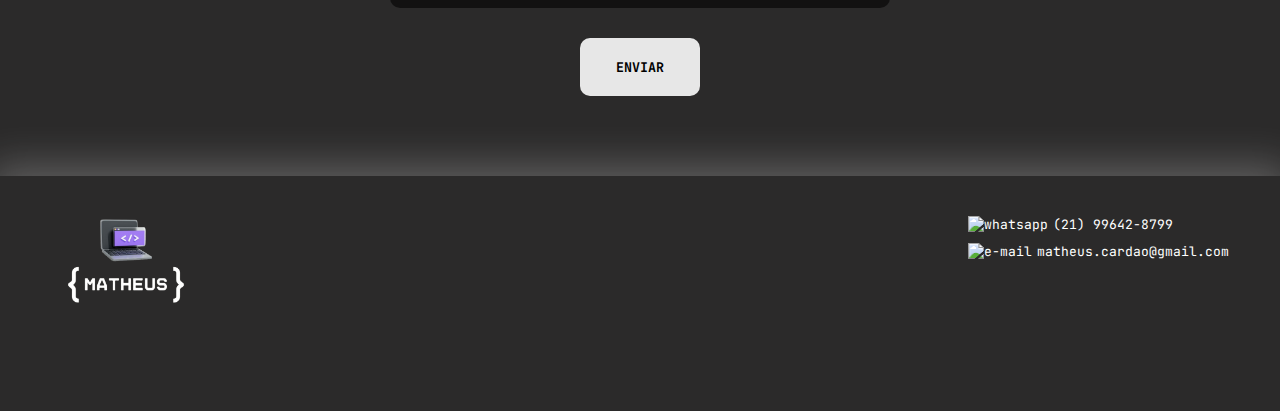
==== commit db5037cd: "Atualizando habilidades" ====
--- a/index.html
+++ b/index.html
@@ -85,8 +85,8 @@
                         </div>
                         <div class="especialidades-box">
                             <i class="bi bi-braces"></i>
-                            <h3>JavaScript</h3>
-                            <p>Tenho uma boa base de JavaScript, adquirida através de estudos em cursos.</p>
+                            <h3>JavaScript|TypeScript|Node.js</h3>
+                            <p>Tenho uma boa base de JavaScript, TypeScript e Node.js adquirida através de estudos em cursos.</p>
                         </div>
                         <div class="especialidades-box">
                             <i class="bi bi-git"></i> <i class="bi bi-github"></i> 
@@ -126,7 +126,7 @@
                         </div>                     
                     </div>
                     <div class="projetos">
-                        <a href="./Linktree/linktree.html" target="_blank">+ Projetos</a>
+                        <a href="https://github.com/MatheusCardao" target="_blank">+ Projetos</a>
                     </div>
                 </div>
             </section>
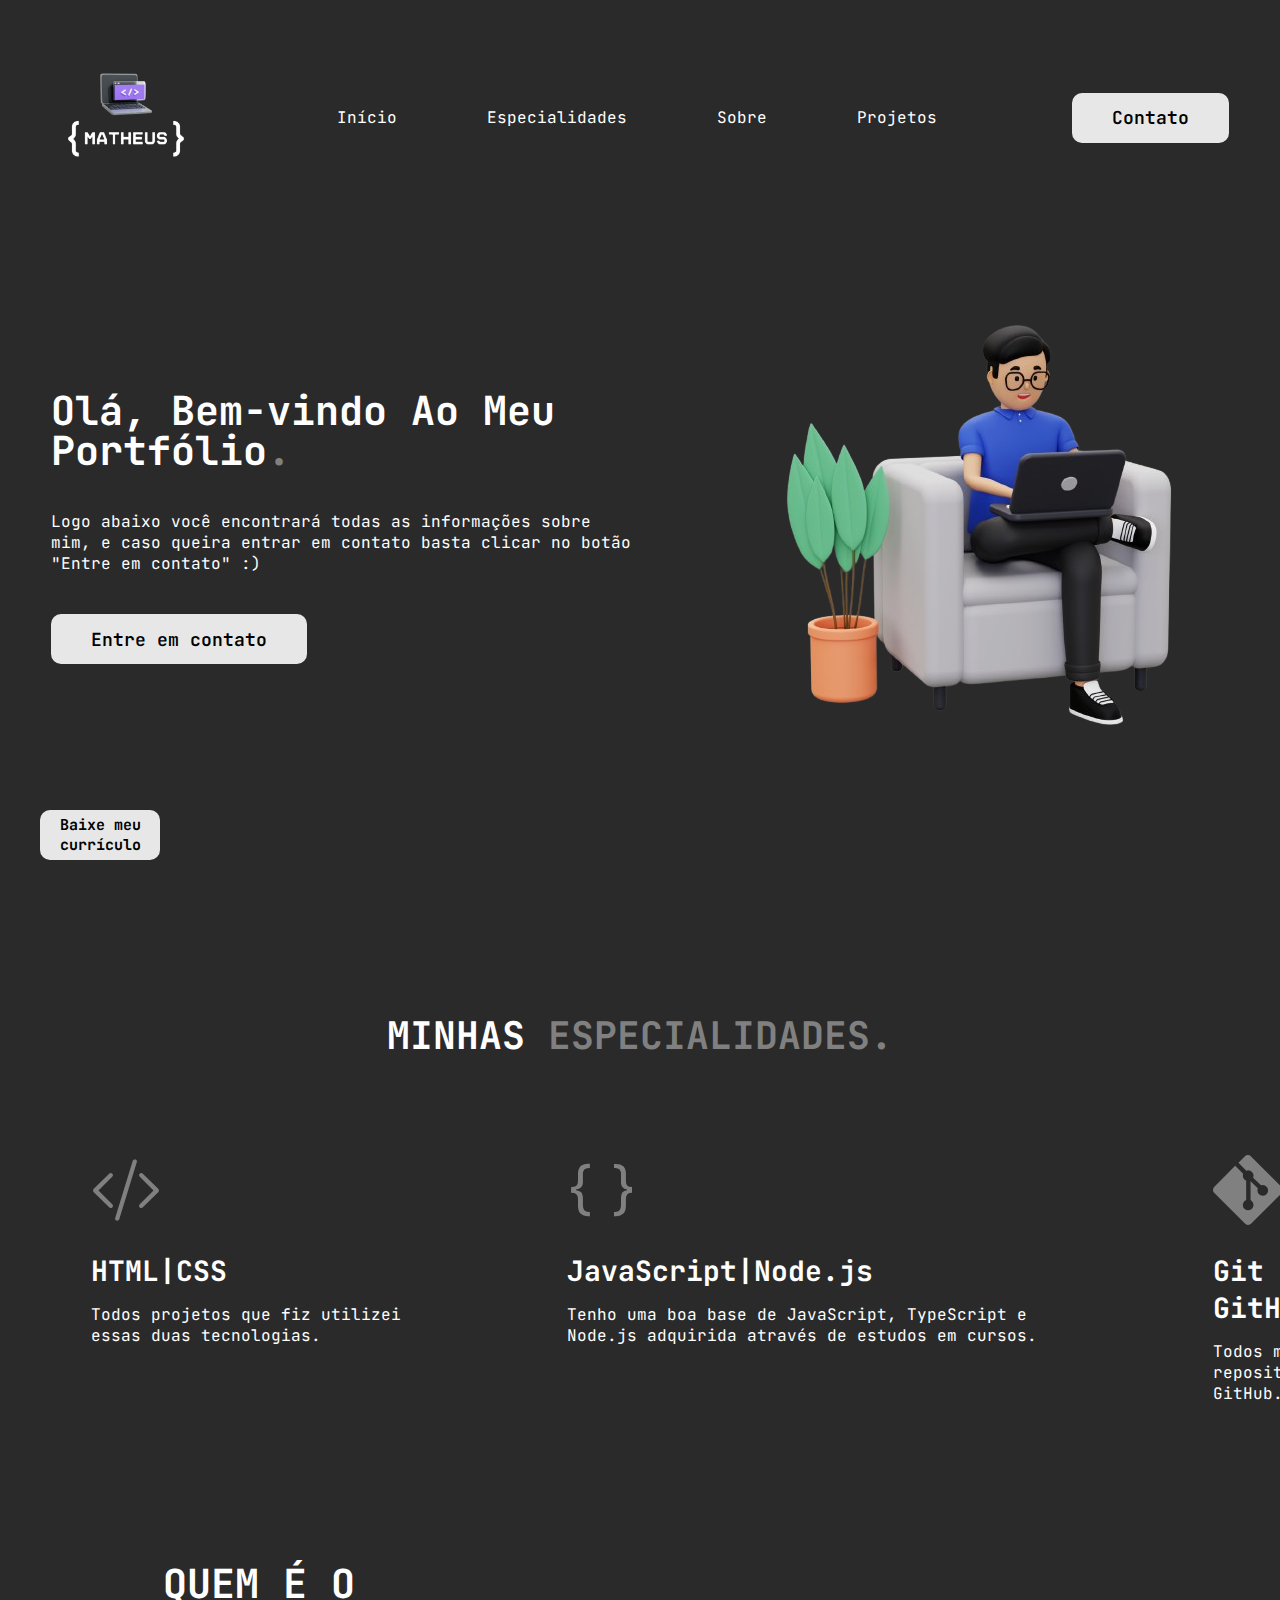
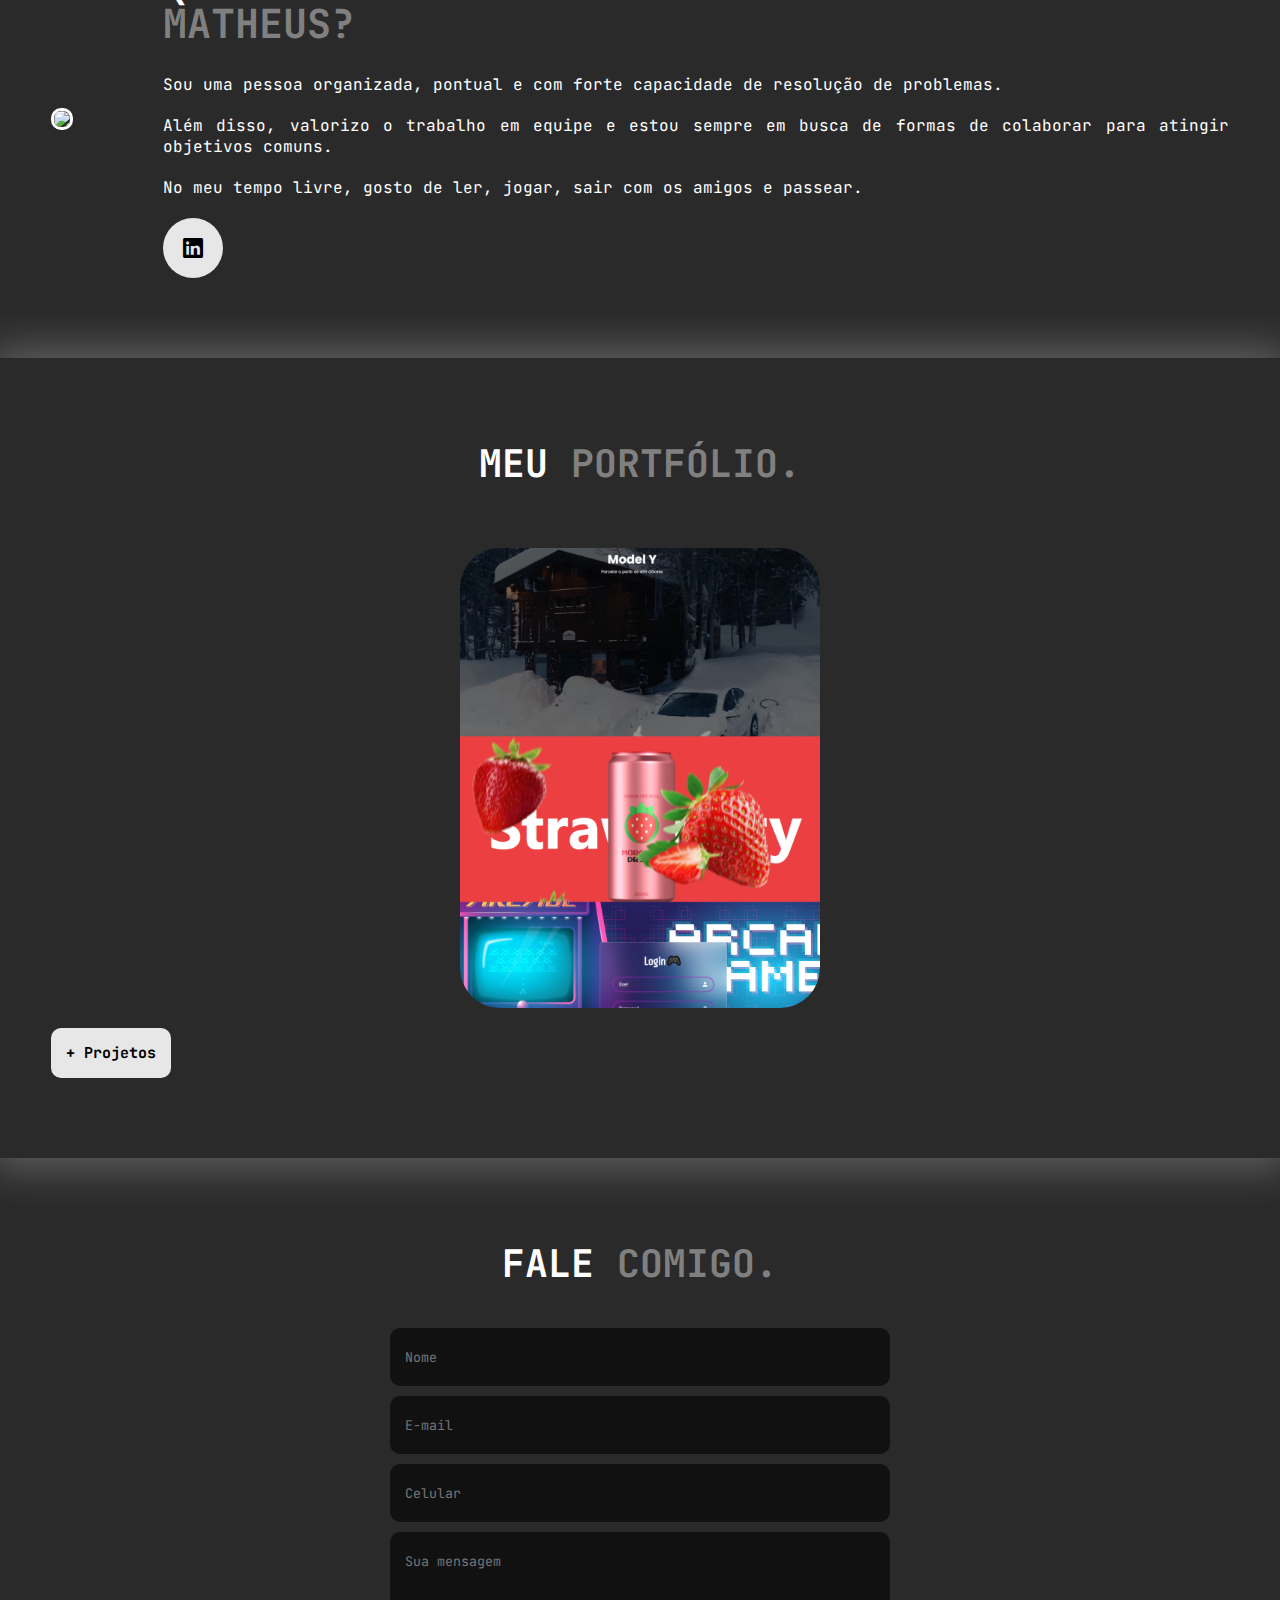
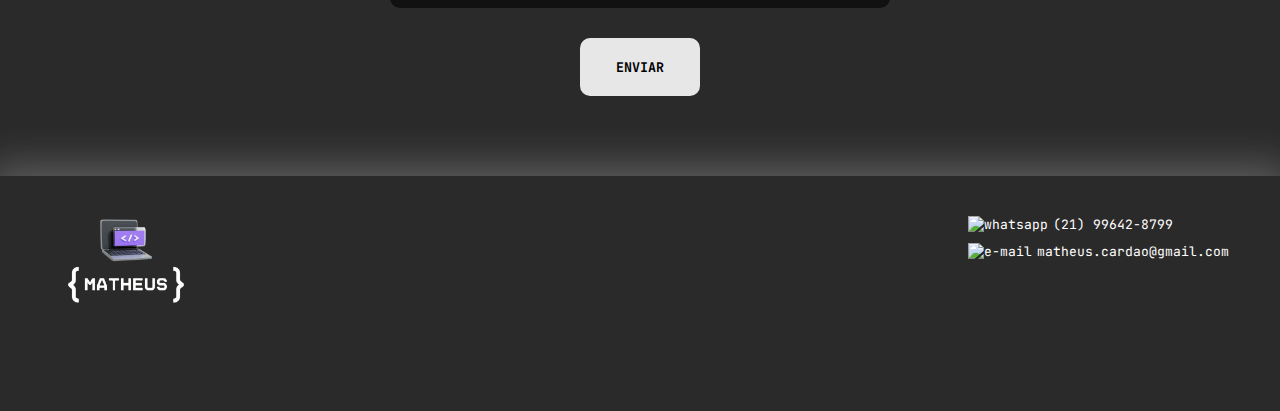
==== commit c44827a7: "Att skills" ====
--- a/index.html
+++ b/index.html
@@ -85,7 +85,7 @@
                         </div>
                         <div class="especialidades-box">
                             <i class="bi bi-braces"></i>
-                            <h3>JavaScript|TypeScript|Node.js</h3>
+                            <h3>JavaScript|Node.js</h3>
                             <p>Tenho uma boa base de JavaScript, TypeScript e Node.js adquirida através de estudos em cursos.</p>
                         </div>
                         <div class="especialidades-box">
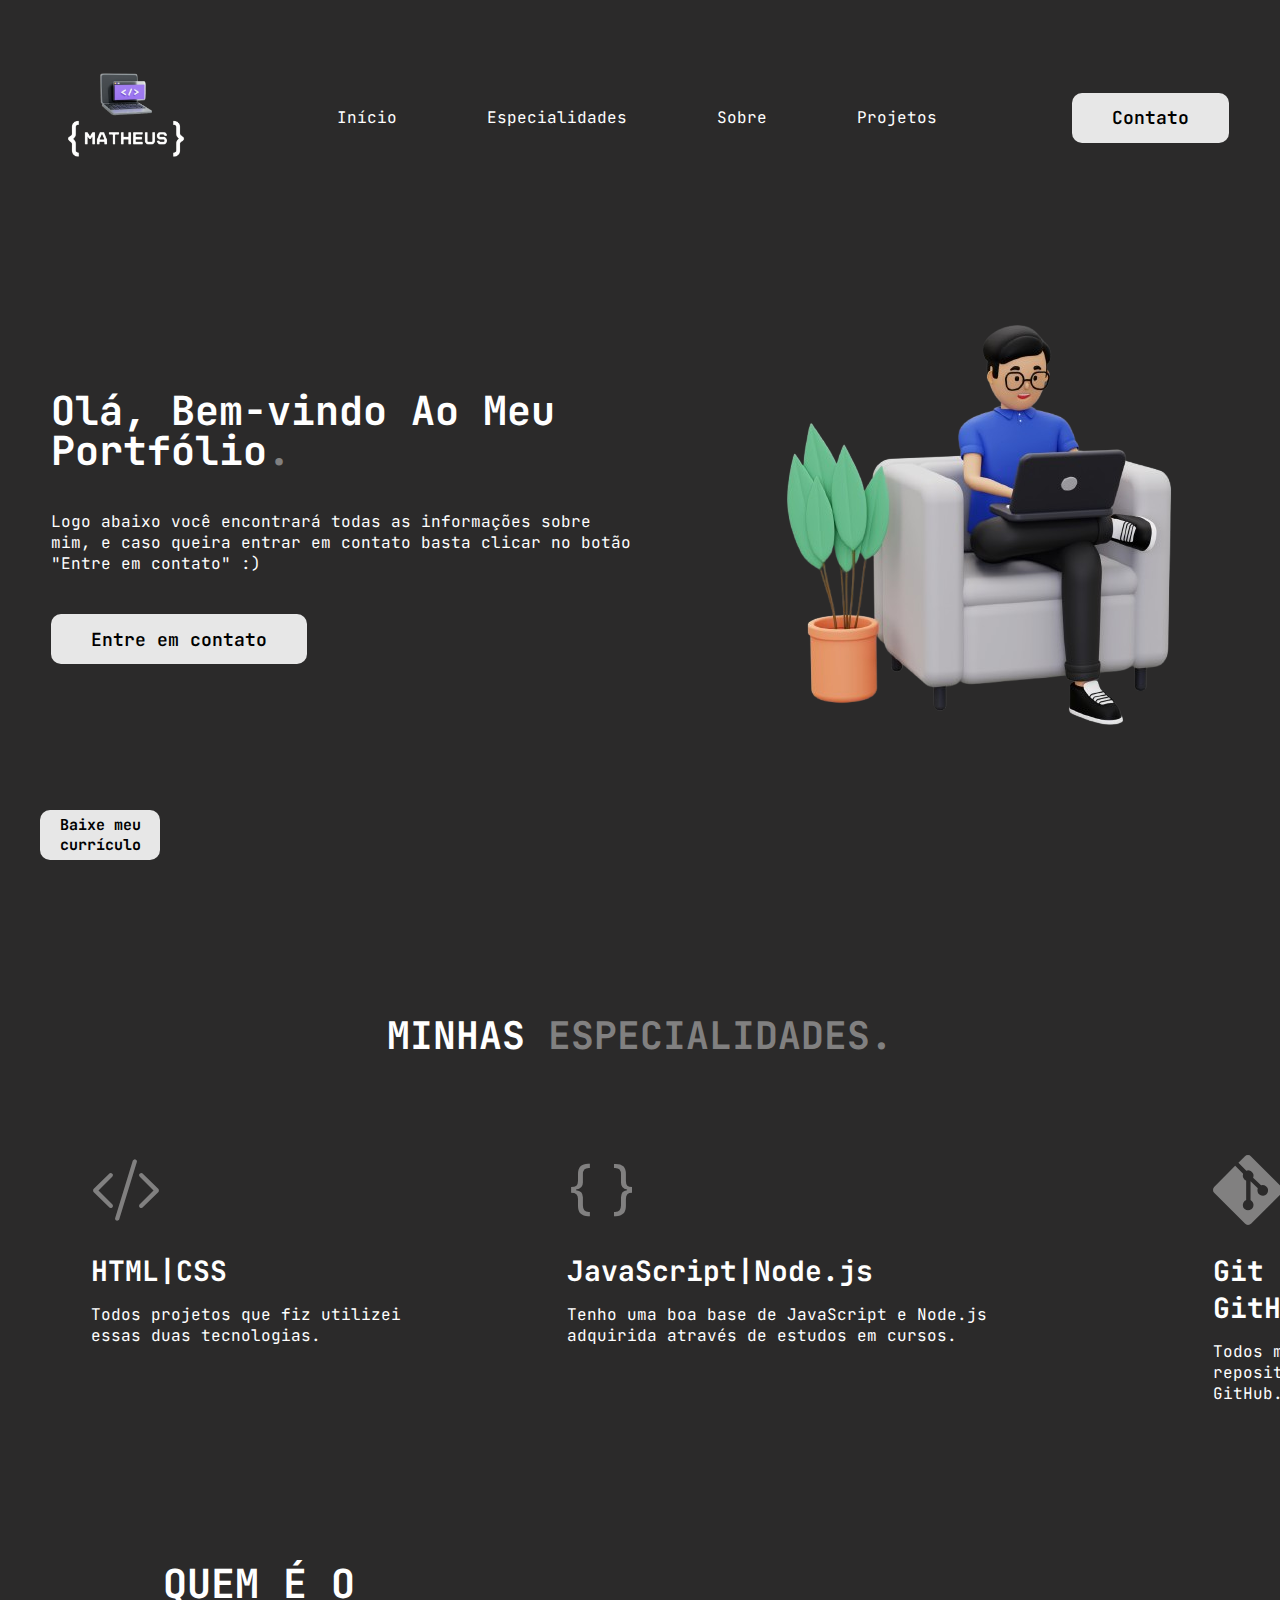
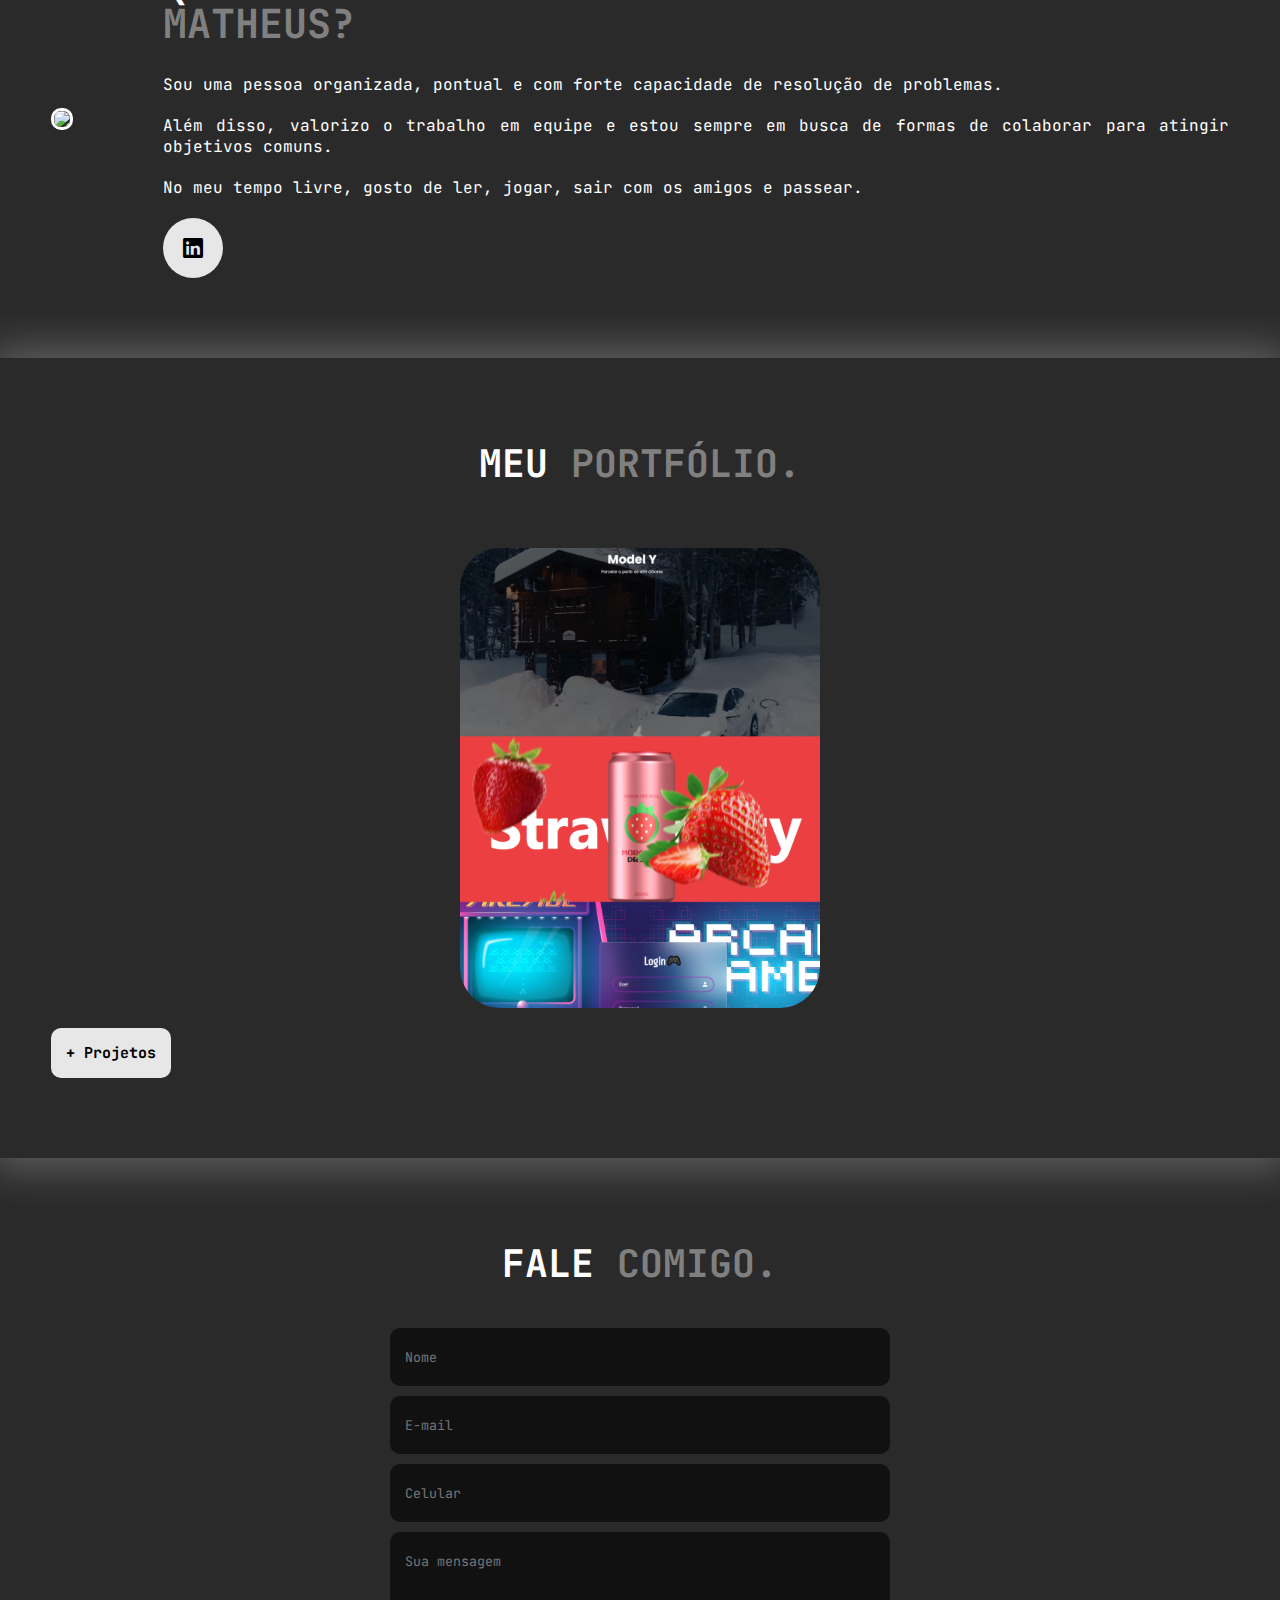
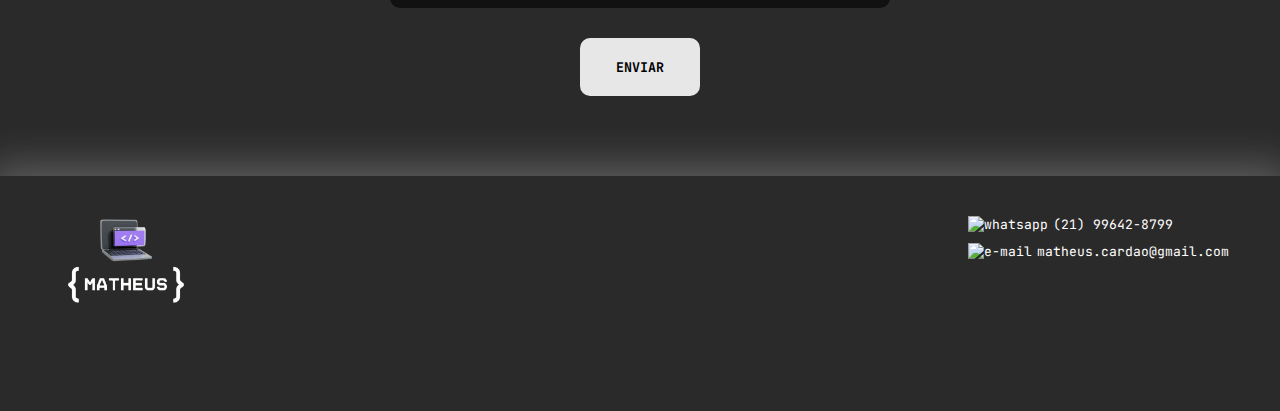
==== commit 115b2c59: "Att skills2" ====
--- a/index.html
+++ b/index.html
@@ -86,7 +86,7 @@
                         <div class="especialidades-box">
                             <i class="bi bi-braces"></i>
                             <h3>JavaScript|Node.js</h3>
-                            <p>Tenho uma boa base de JavaScript, TypeScript e Node.js adquirida através de estudos em cursos.</p>
+                            <p>Tenho uma boa base de JavaScript e Node.js adquirida através de estudos em cursos.</p>
                         </div>
                         <div class="especialidades-box">
                             <i class="bi bi-git"></i> <i class="bi bi-github"></i> 
